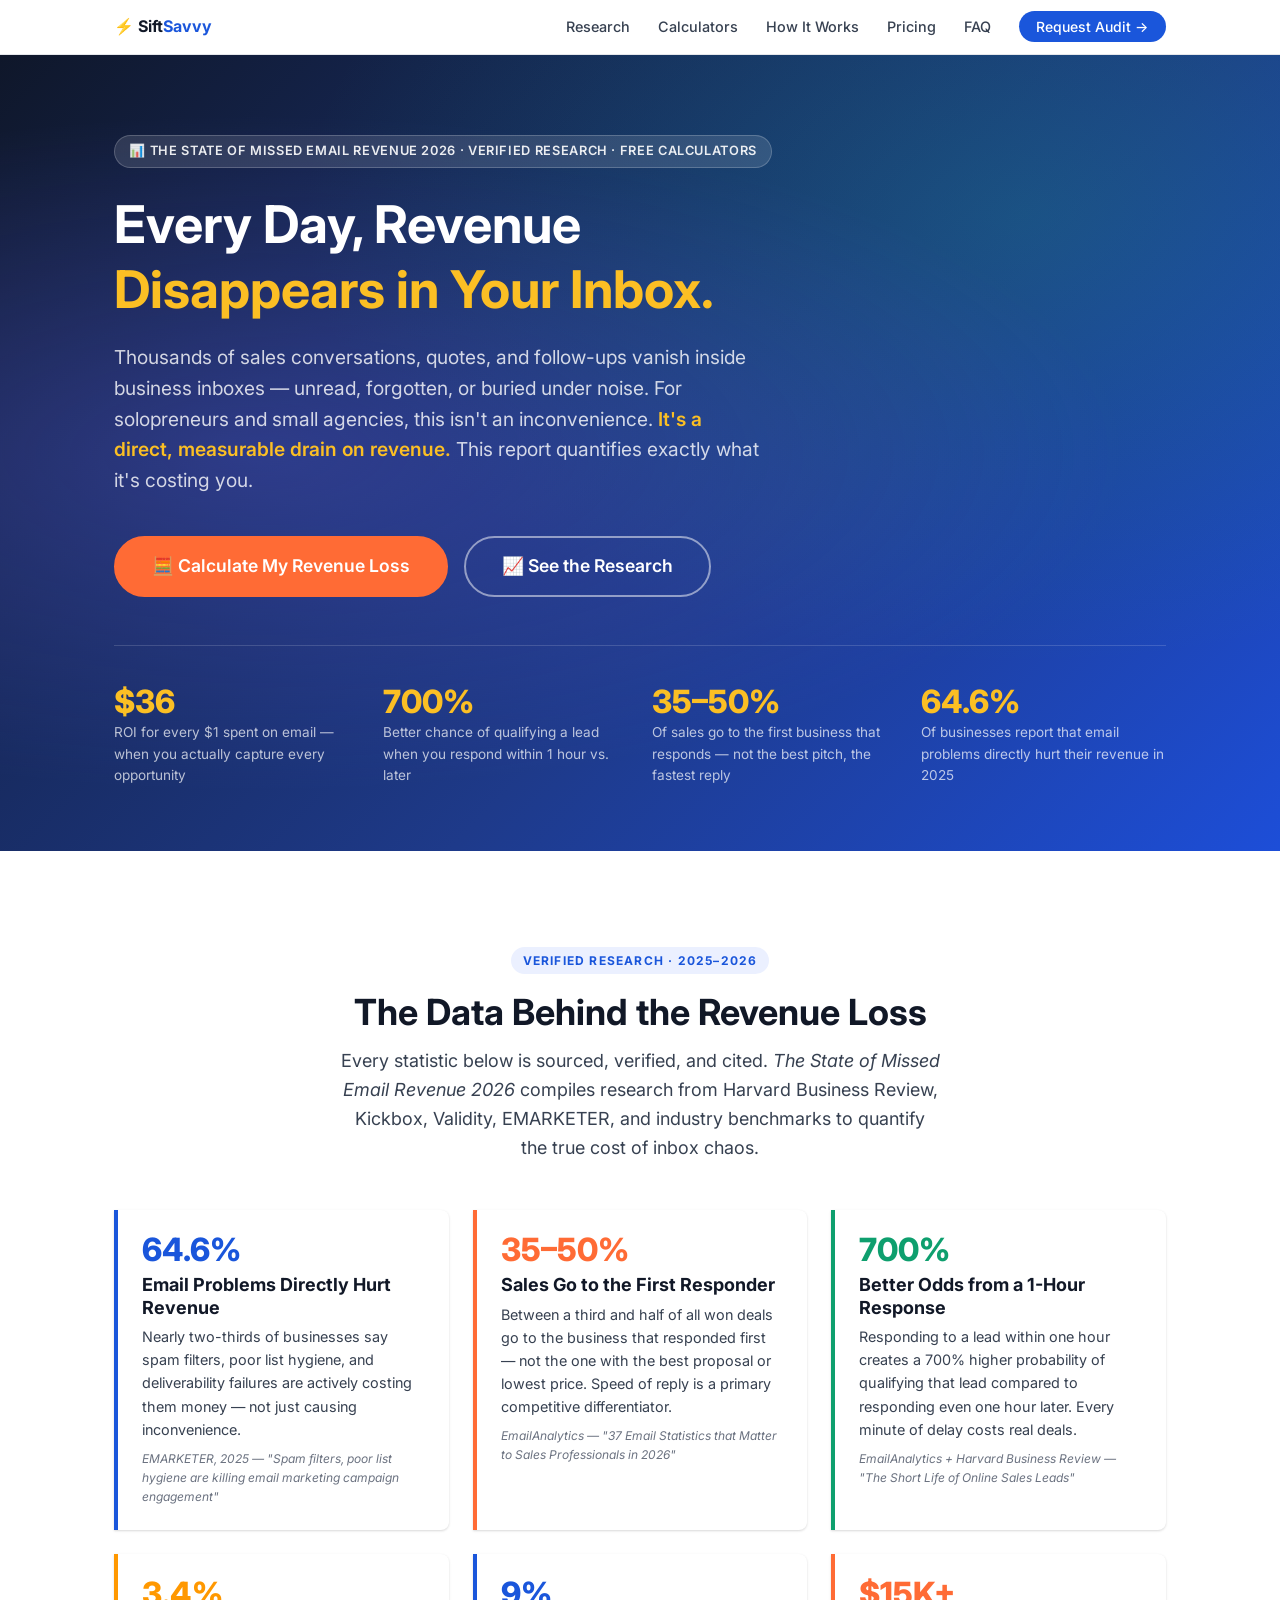
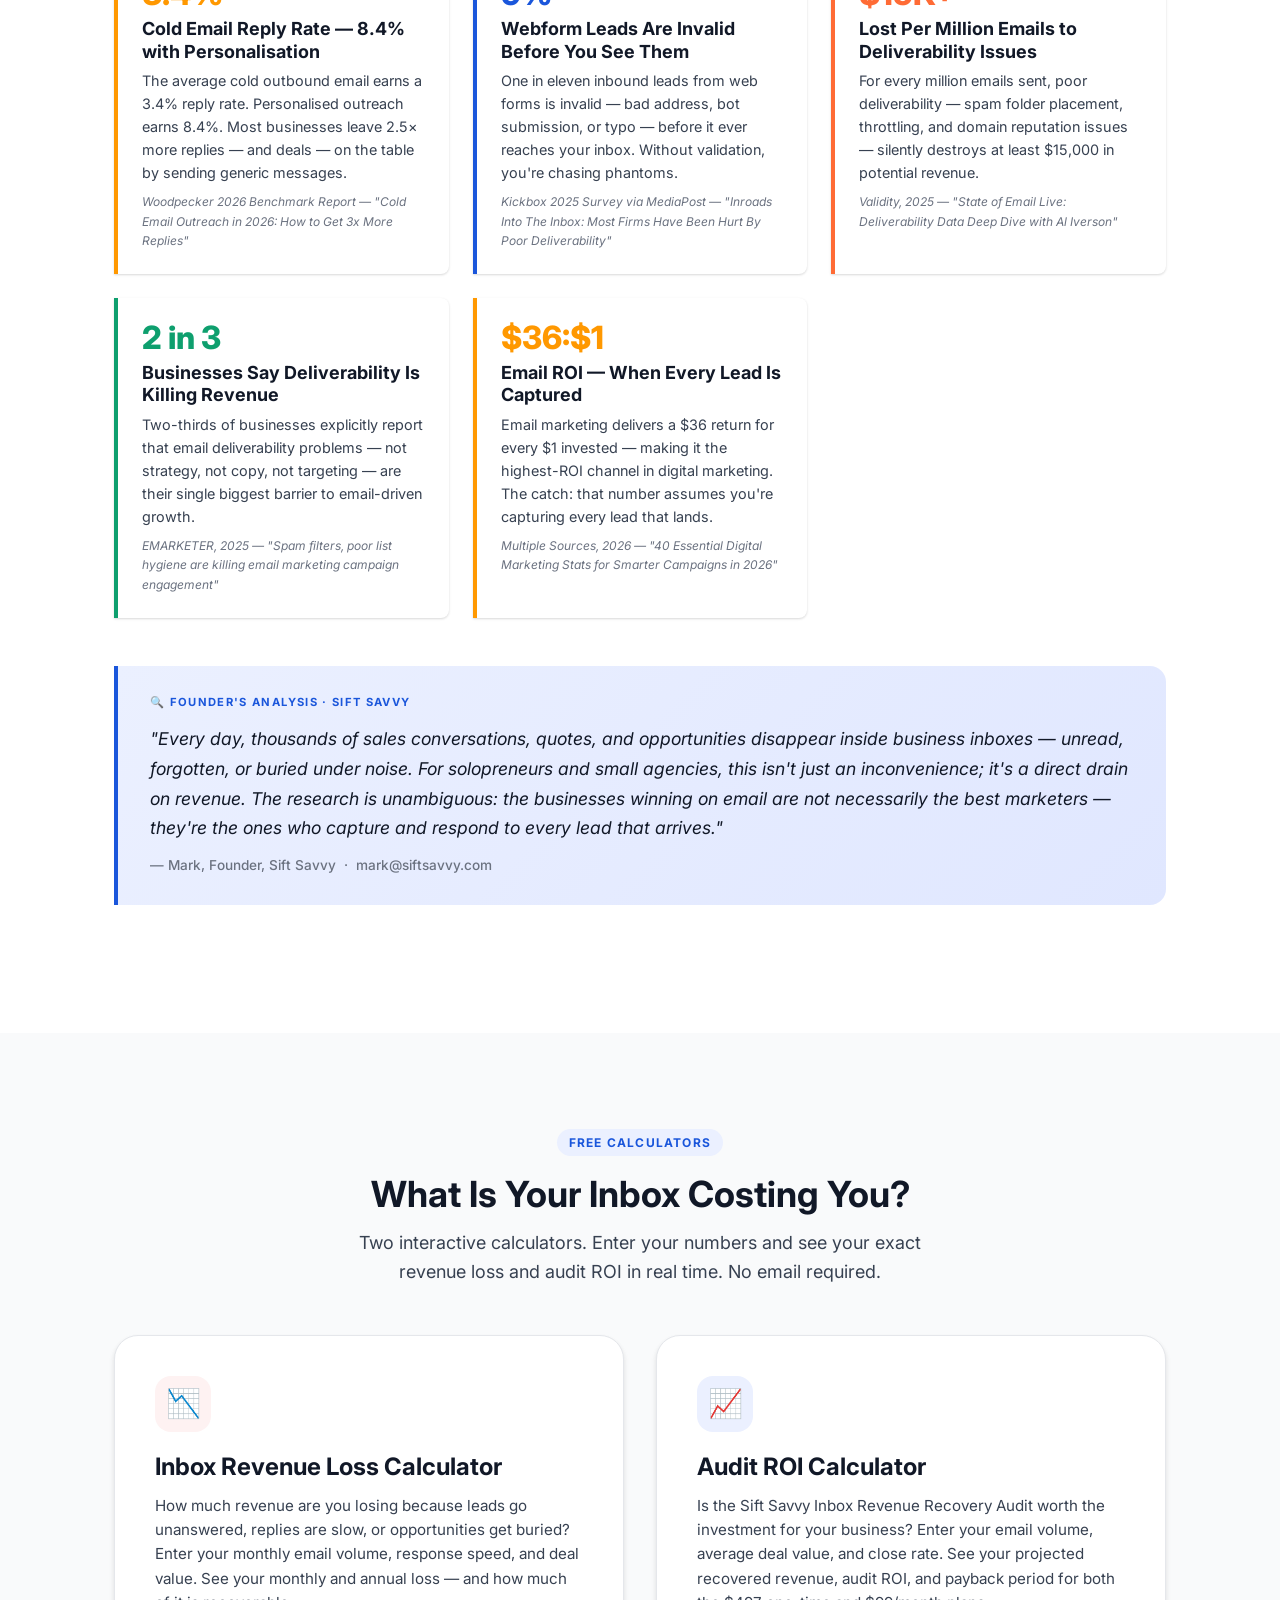
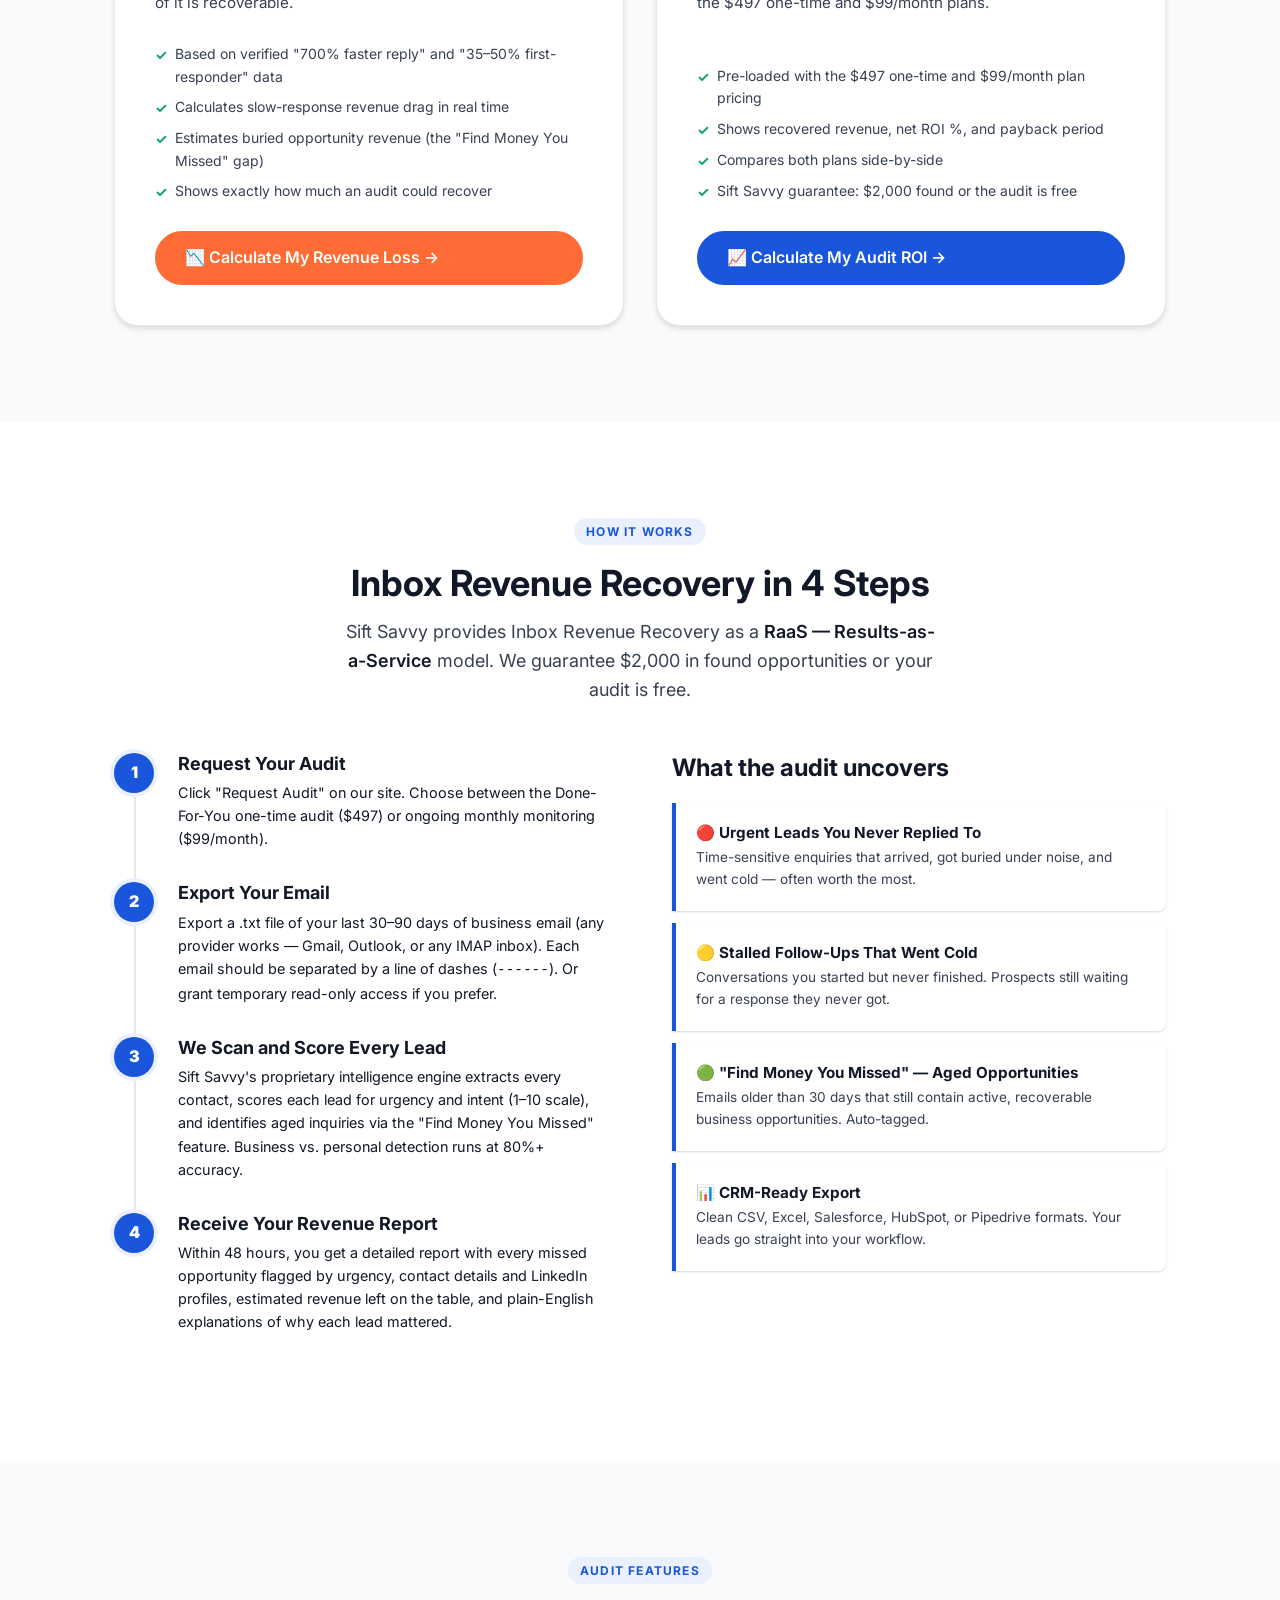
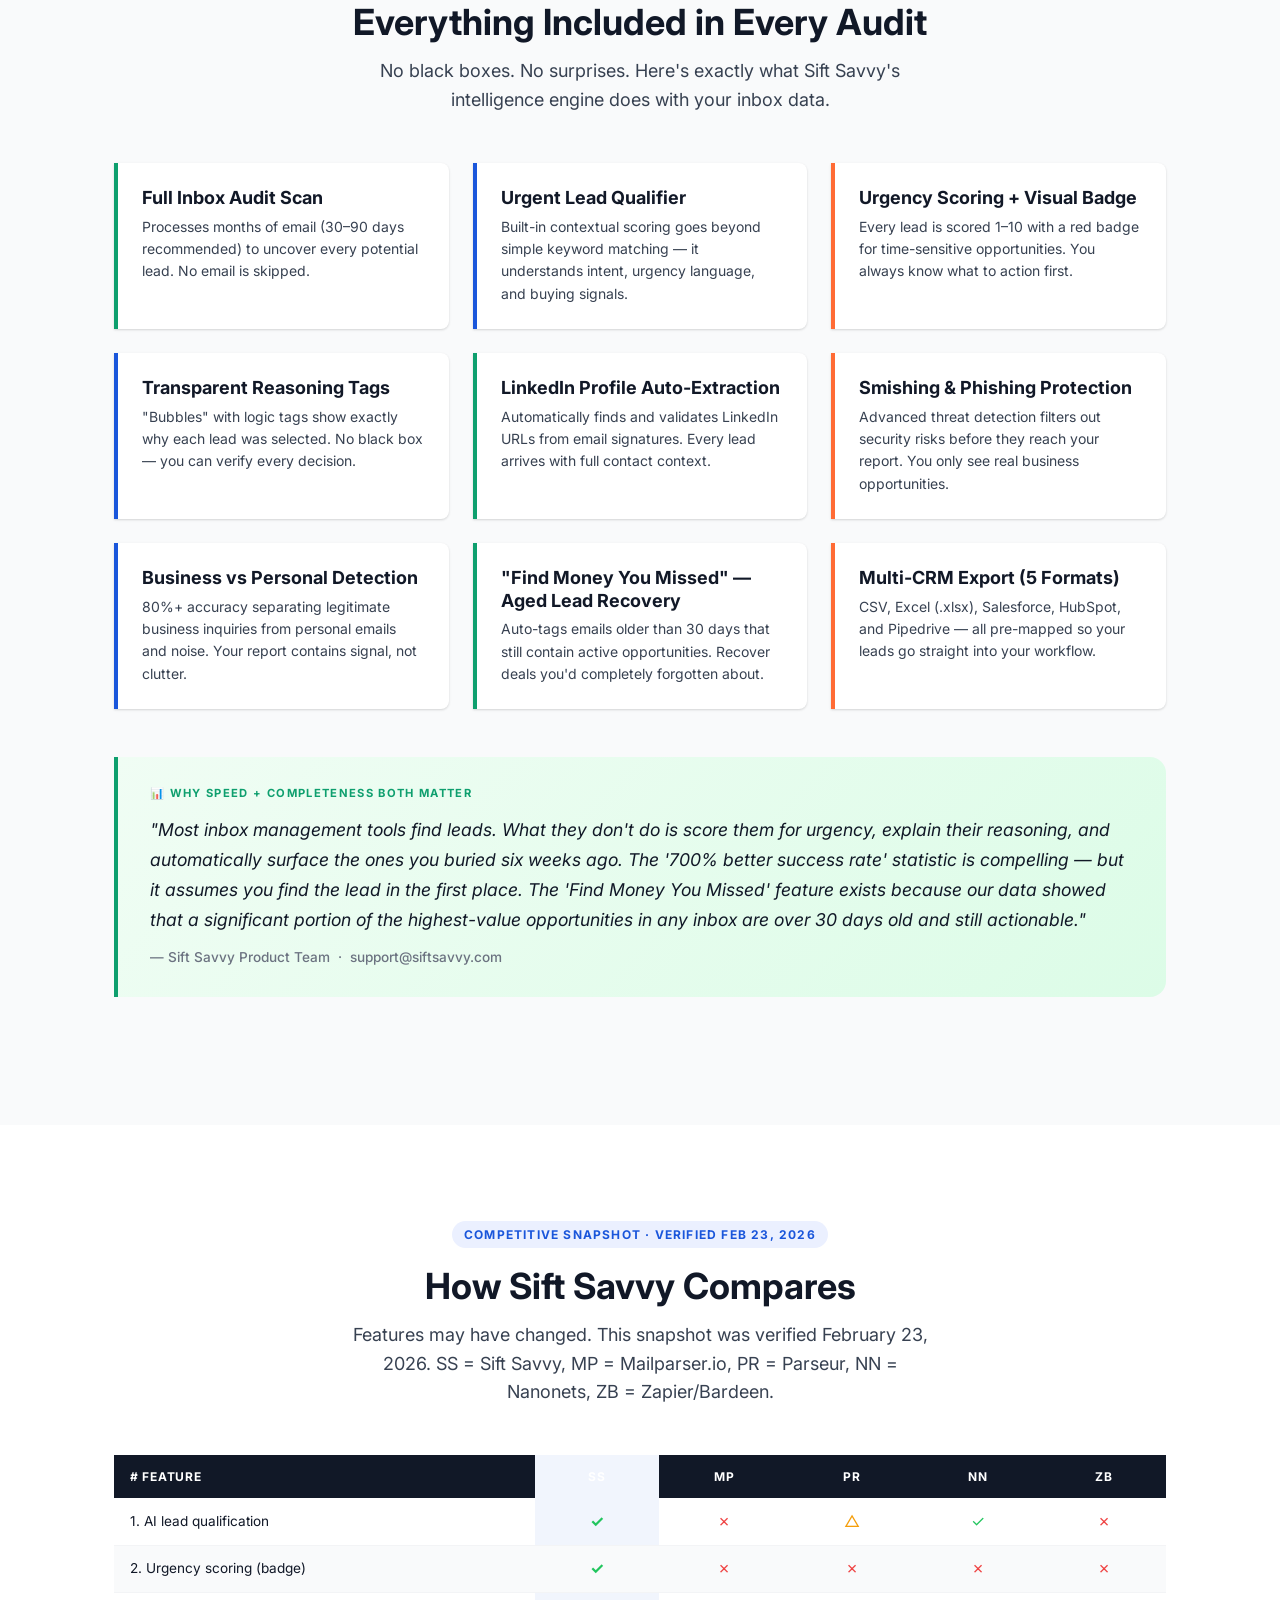
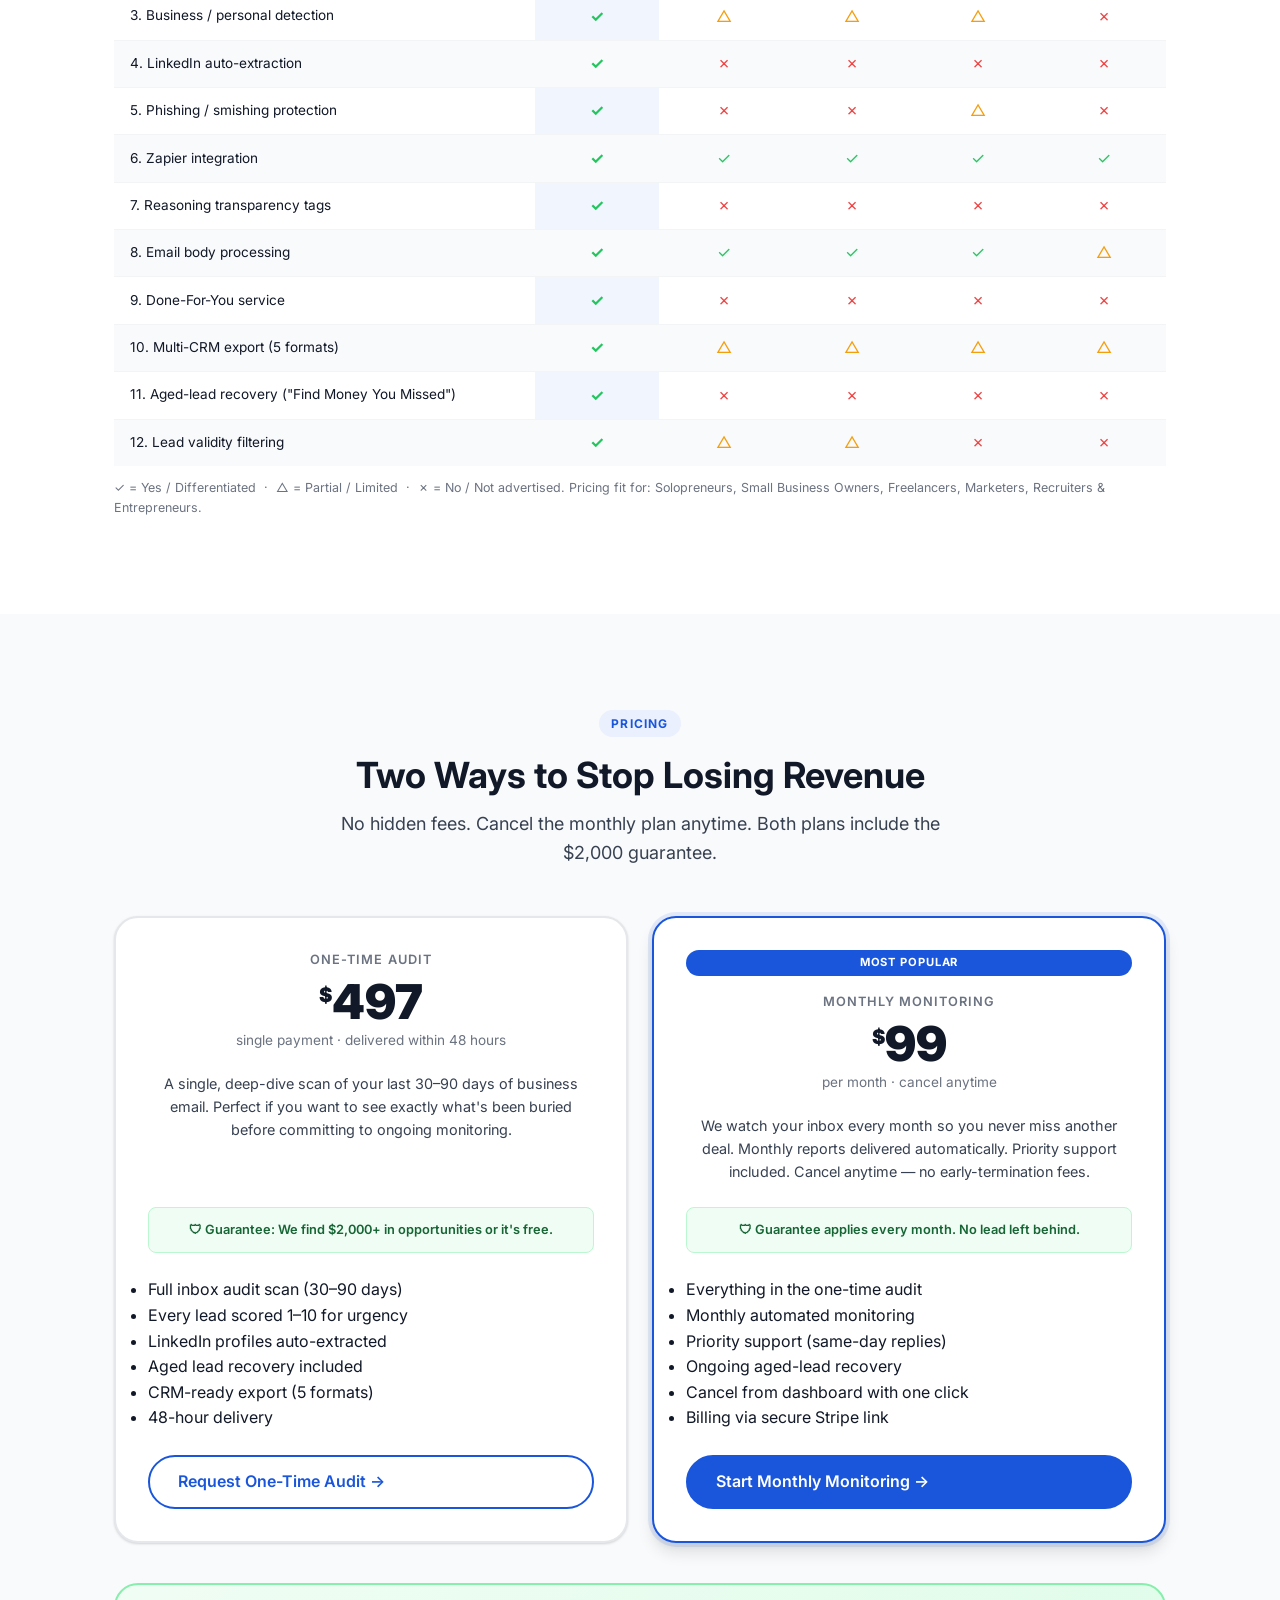
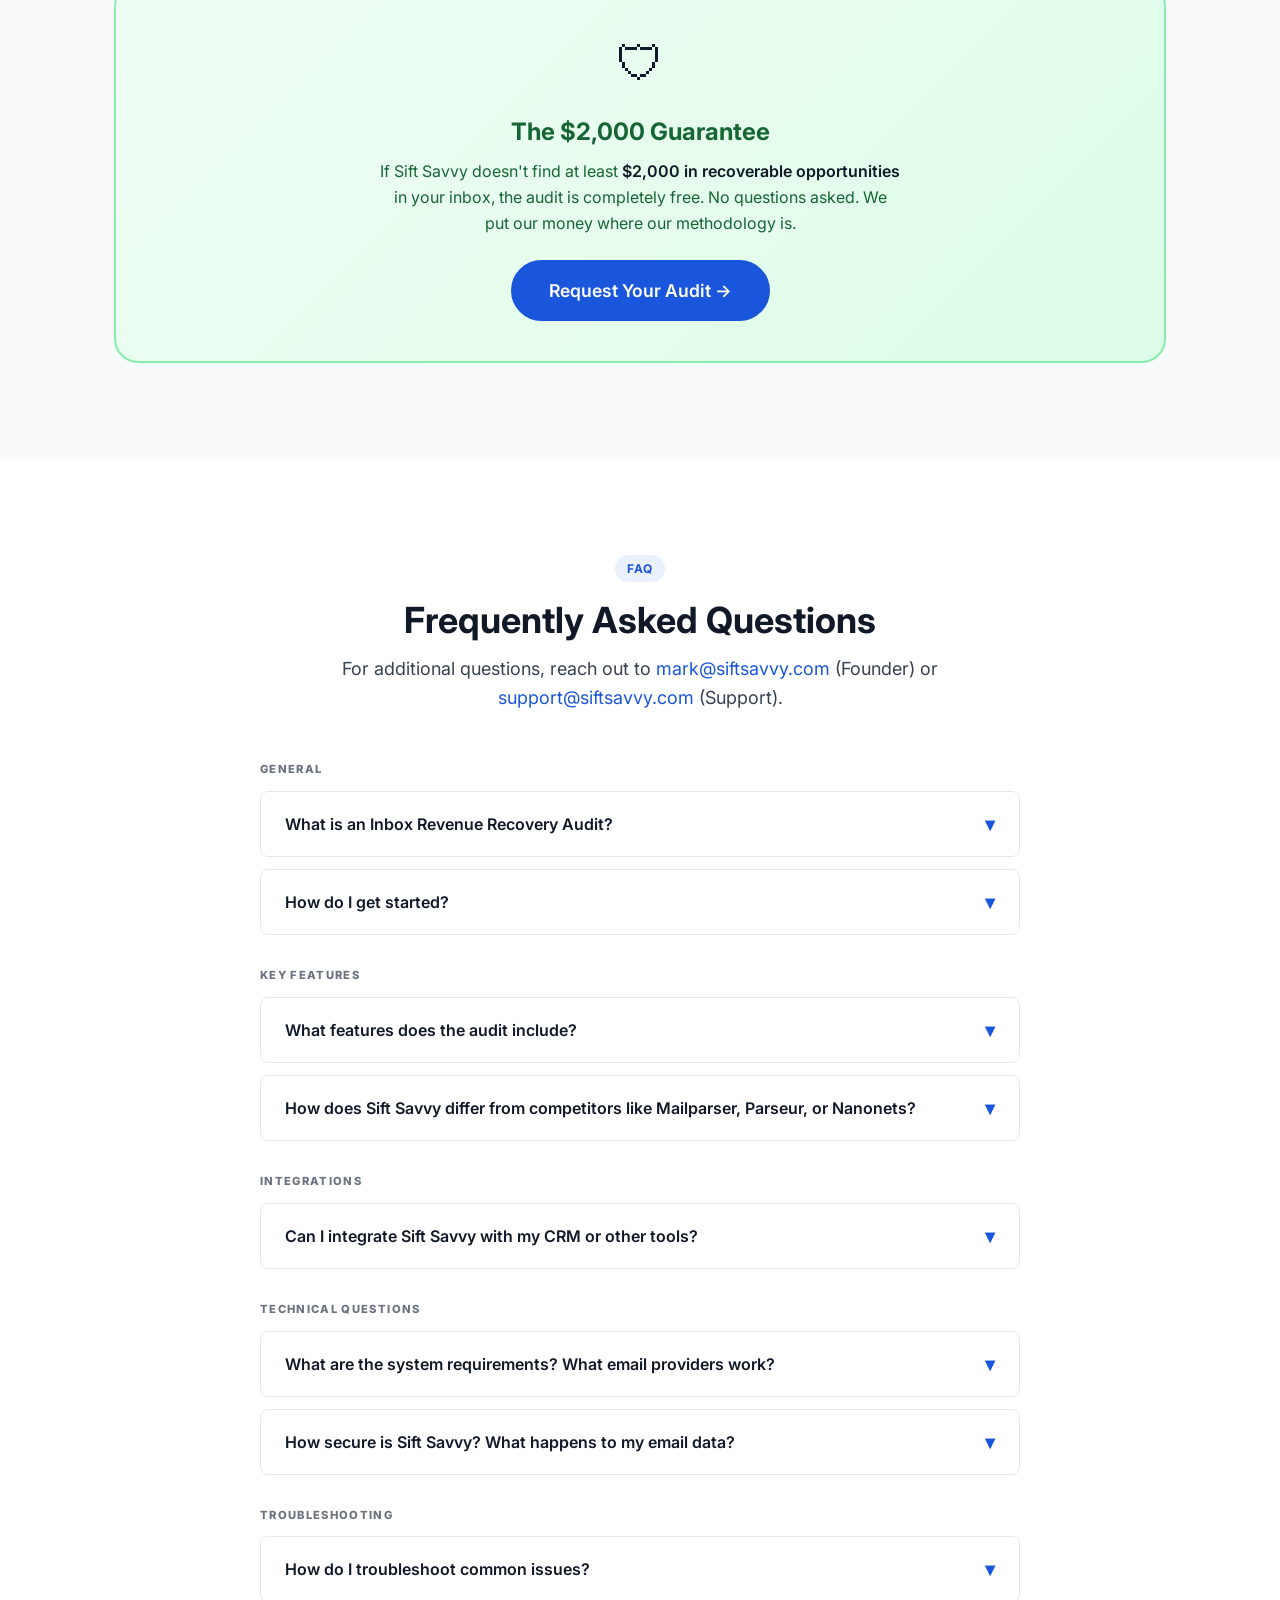
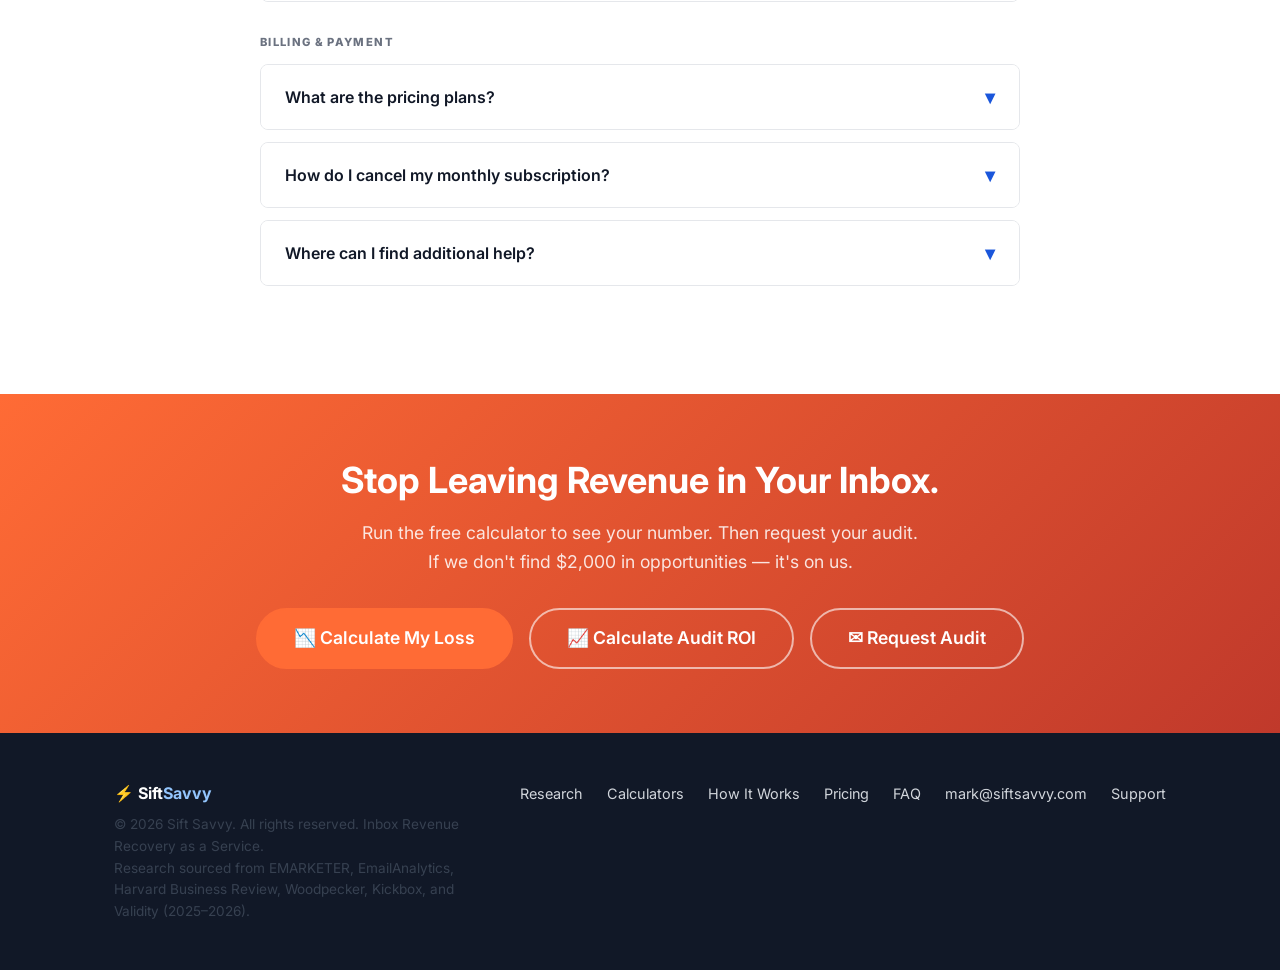
==== index.html @ b3c8e164 "Uploaded Sift Savvy Files Sift Savvy phase 1 of marketing" ====
<!DOCTYPE html>
<html lang="en">
<head>
  <meta charset="UTF-8" />
  <meta name="viewport" content="width=device-width, initial-scale=1.0" />
  <title>The State of Missed Email Revenue 2026 | Sift Savvy</title>
  <meta name="description" content="Every day, leads vanish inside your inbox — unread, buried, forgotten. See the verified data behind the revenue loss and calculate exactly what it's costing you." />
  <meta property="og:title"       content="The State of Missed Email Revenue 2026 | Sift Savvy" />
  <meta property="og:description" content="Verified research: 64.6% of businesses say email problems directly hurt revenue. Free calculators show your exact loss." />
  <meta property="og:type"        content="website" />
  <meta property="og:image"       content="https://YOUR-USERNAME.github.io/sift-savvy-google-sheet-calculator/og-image.png" />
  <meta property="og:url"         content="https://YOUR-USERNAME.github.io/sift-savvy-google-sheet-calculator/" />
  <meta name="twitter:card"       content="summary_large_image" />

  <link rel="preconnect" href="https://fonts.googleapis.com" />
  <link rel="preconnect" href="https://fonts.gstatic.com" crossorigin />
  <link href="https://fonts.googleapis.com/css2?family=Inter:wght@400;500;600;700;800;900&display=swap" rel="stylesheet" />
  <link rel="stylesheet" href="styles.css" />
  <link rel="canonical" href="https://YOUR-USERNAME.github.io/sift-savvy-google-sheet-calculator/" />

  <style>
    /* ---- Pricing table ---- */
    .pricing-grid {
      display: grid;
      grid-template-columns: repeat(auto-fit, minmax(280px, 1fr));
      gap: 1.5rem;
      margin-top: 2rem;
    }
    .pricing-card {
      background: var(--white);
      border: 2px solid var(--neutral-200);
      border-radius: var(--radius-xl);
      padding: 2rem;
      text-align: center;
      box-shadow: var(--shadow-sm);
      transition: box-shadow .2s, transform .2s;
      display: flex;
      flex-direction: column;
    }
    .pricing-card:hover { box-shadow: var(--shadow-xl); transform: translateY(-3px); }
    .pricing-card.featured {
      border-color: var(--primary);
      box-shadow: 0 0 0 4px rgba(26,86,219,.1), var(--shadow-lg);
    }
    .pricing-card .pc-badge {
      display: inline-block;
      background: var(--primary);
      color: var(--white);
      font-size: .7rem;
      font-weight: 700;
      letter-spacing: .08em;
      text-transform: uppercase;
      padding: .25rem .75rem;
      border-radius: var(--radius-full);
      margin-bottom: 1rem;
    }
    .pricing-card .pc-plan { font-size: .8rem; font-weight: 600; color: var(--neutral-500); text-transform: uppercase; letter-spacing: .08em; margin-bottom: .5rem; }
    .pricing-card .pc-price { font-size: 3rem; font-weight: 900; color: var(--neutral-900); line-height: 1; margin-bottom: .25rem; }
    .pricing-card .pc-price sup { font-size: 1.25rem; vertical-align: super; }
    .pricing-card .pc-cycle { font-size: .85rem; color: var(--neutral-500); margin-bottom: 1.25rem; }
    .pricing-card .pc-desc { font-size: .9rem; color: var(--neutral-700); margin-bottom: 1.5rem; line-height: 1.6; flex: 1; }
    .pricing-card .pc-guarantee {
      background: #f0fdf4;
      border: 1px solid #bbf7d0;
      border-radius: var(--radius-md);
      padding: .75rem;
      font-size: .8rem;
      color: #166534;
      font-weight: 600;
      margin-bottom: 1.5rem;
    }

    /* ---- Feature comparison table ---- */
    .comp-table { width: 100%; border-collapse: collapse; font-size: .85rem; }
    .comp-table th { background: var(--neutral-900); color: var(--white); padding: .75rem 1rem; text-align: center; font-size: .75rem; font-weight: 700; letter-spacing: .06em; text-transform: uppercase; }
    .comp-table th:first-child { text-align: left; }
    .comp-table td { padding: .65rem 1rem; border-bottom: 1px solid var(--neutral-100); vertical-align: middle; }
    .comp-table td:not(:first-child) { text-align: center; font-size: 1rem; }
    .comp-table tr:nth-child(even) td { background: var(--neutral-50); }
    .comp-table tr:last-child td { border-bottom: none; }
    .comp-table .ss-col { background: rgba(26,86,219,.06); font-weight: 700; }
    .comp-table .check  { color: #22c55e; }
    .comp-table .cross  { color: #ef4444; }
    .comp-table .partial { color: #f59e0b; }

    /* ---- How it works steps ---- */
    .steps { display: flex; flex-direction: column; gap: 0; max-width: 640px; margin: 0 auto; }
    .step {
      display: flex;
      gap: 1.5rem;
      align-items: flex-start;
      padding-bottom: 2rem;
      position: relative;
    }
    .step:not(:last-child)::before {
      content: '';
      position: absolute;
      left: 20px;
      top: 44px;
      bottom: 0;
      width: 2px;
      background: var(--neutral-200);
    }
    .step-num {
      width: 40px; height: 40px;
      border-radius: 50%;
      background: var(--primary);
      color: var(--white);
      display: flex; align-items: center; justify-content: center;
      font-weight: 900; font-size: 1rem;
      flex-shrink: 0;
      position: relative;
      z-index: 1;
      box-shadow: 0 0 0 4px var(--primary-light);
    }
    .step-body h4 { margin-bottom: .375rem; }
    .step-body p  { font-size: .9rem; color: var(--neutral-600); }

    /* ---- Source citation ---- */
    .source-cite {
      font-size: .75rem;
      color: var(--neutral-500);
      margin-top: .5rem;
      font-style: italic;
    }
    .source-cite a { color: var(--neutral-500); text-decoration: underline dotted; }
    .source-cite a:hover { color: var(--primary); }

    /* ---- Guarantee banner ---- */
    .guarantee-banner {
      background: linear-gradient(135deg, #f0fdf4, #dcfce7);
      border: 2px solid #86efac;
      border-radius: var(--radius-xl);
      padding: 2.5rem;
      text-align: center;
    }
    .guarantee-banner .g-icon { font-size: 3rem; margin-bottom: 1rem; }
    .guarantee-banner h3 { color: #166534; margin-bottom: .75rem; font-size: 1.5rem; }
    .guarantee-banner p { color: #166534; max-width: 520px; margin: 0 auto 1.5rem; font-size: 1rem; }

    /* ---- Research citations list ---- */
    .citations { list-style: none; display: flex; flex-direction: column; gap: .75rem; margin-top: 1.5rem; }
    .citations li {
      display: flex;
      gap: 1rem;
      align-items: flex-start;
      padding: .875rem 1.25rem;
      background: var(--white);
      border: 1px solid var(--neutral-200);
      border-radius: var(--radius-md);
      font-size: .875rem;
    }
    .citations li .c-stat { font-weight: 800; color: var(--primary); font-size: 1.1rem; flex-shrink: 0; min-width: 120px; }
    .citations li .c-body .c-source { font-size: .75rem; color: var(--neutral-500); margin-top: .2rem; }
  </style>
</head>
<body>

  <!-- ==================== NAVBAR ==================== -->
  <nav class="navbar" aria-label="Main navigation">
    <div class="container">
      <a href="#" class="navbar-brand">⚡ Sift<span>Savvy</span></a>
      <ul class="navbar-links">
        <li><a href="#findings">Research</a></li>
        <li><a href="#calculators">Calculators</a></li>
        <li><a href="#how-it-works">How It Works</a></li>
        <li><a href="#pricing">Pricing</a></li>
        <li><a href="#faq">FAQ</a></li>
        <li><a href="mailto:mark@siftsavvy.com" class="navbar-cta">Request Audit →</a></li>
      </ul>
    </div>
  </nav>

  <!-- ==================== HERO ==================== -->
  <header class="hero">
    <div class="container">
      <div class="hero-badge">📊 The State of Missed Email Revenue 2026 · Verified Research · Free Calculators</div>

      <h1>Every Day, Revenue<br><em>Disappears in Your Inbox.</em></h1>

      <p class="hero-sub">
        Thousands of sales conversations, quotes, and follow-ups vanish inside
        business inboxes — unread, forgotten, or buried under noise.
        For solopreneurs and small agencies, this isn't an inconvenience.
        <strong style="color:#fbbf24;">It's a direct, measurable drain on revenue.</strong>
        This report quantifies exactly what it's costing you.
      </p>

      <div class="hero-actions">
        <a href="#calculators" class="btn btn-primary btn-lg">🧮 Calculate My Revenue Loss</a>
        <a href="#findings"    class="btn btn-outline btn-lg">📈 See the Research</a>
      </div>

      <!-- Verified stats from the PDFs -->
      <div class="hero-stats">
        <div>
          <div class="hero-stat-value">$36</div>
          <div class="hero-stat-label">ROI for every $1 spent on email — when you actually capture every opportunity</div>
        </div>
        <div>
          <div class="hero-stat-value">700%</div>
          <div class="hero-stat-label">Better chance of qualifying a lead when you respond within 1 hour vs. later</div>
        </div>
        <div>
          <div class="hero-stat-value">35–50%</div>
          <div class="hero-stat-label">Of sales go to the first business that responds — not the best pitch, the fastest reply</div>
        </div>
        <div>
          <div class="hero-stat-value">64.6%</div>
          <div class="hero-stat-label">Of businesses report that email problems directly hurt their revenue in 2025</div>
        </div>
      </div>
    </div>
  </header>

  <!-- ==================== KEY RESEARCH FINDINGS ==================== -->
  <section id="findings">
    <div class="container">
      <div class="section-header">
        <span class="section-label">Verified Research · 2025–2026</span>
        <h2>The Data Behind the Revenue Loss</h2>
        <p>
          Every statistic below is sourced, verified, and cited.
          <em>The State of Missed Email Revenue 2026</em> compiles research from
          Harvard Business Review, Kickbox, Validity, EMARKETER, and industry
          benchmarks to quantify the true cost of inbox chaos.
        </p>
      </div>

      <!-- 8 verified finding cards from the PDF -->
      <div class="findings-grid">

        <div class="finding-card">
          <div class="finding-number">64.6%</div>
          <h4>Email Problems Directly Hurt Revenue</h4>
          <p>Nearly two-thirds of businesses say spam filters, poor list hygiene, and
          deliverability failures are actively costing them money — not just
          causing inconvenience.</p>
          <div class="source-cite">EMARKETER, 2025 — "Spam filters, poor list hygiene are killing email marketing campaign engagement"</div>
        </div>

        <div class="finding-card accent">
          <div class="finding-number">35–50%</div>
          <h4>Sales Go to the First Responder</h4>
          <p>Between a third and half of all won deals go to the business that responded
          first — not the one with the best proposal or lowest price.
          Speed of reply is a primary competitive differentiator.</p>
          <div class="source-cite">EmailAnalytics — "37 Email Statistics that Matter to Sales Professionals in 2026"</div>
        </div>

        <div class="finding-card success">
          <div class="finding-number">700%</div>
          <h4>Better Odds from a 1-Hour Response</h4>
          <p>Responding to a lead within one hour creates a 700% higher probability
          of qualifying that lead compared to responding even one hour later.
          Every minute of delay costs real deals.</p>
          <div class="source-cite">EmailAnalytics + Harvard Business Review — "The Short Life of Online Sales Leads"</div>
        </div>

        <div class="finding-card warning">
          <div class="finding-number">3.4%</div>
          <h4>Cold Email Reply Rate — 8.4% with Personalisation</h4>
          <p>The average cold outbound email earns a 3.4% reply rate. Personalised
          outreach earns 8.4%. Most businesses leave 2.5× more replies — and deals —
          on the table by sending generic messages.</p>
          <div class="source-cite">Woodpecker 2026 Benchmark Report — "Cold Email Outreach in 2026: How to Get 3x More Replies"</div>
        </div>

        <div class="finding-card">
          <div class="finding-number">9%</div>
          <h4>Webform Leads Are Invalid Before You See Them</h4>
          <p>One in eleven inbound leads from web forms is invalid — bad address, bot
          submission, or typo — before it ever reaches your inbox.
          Without validation, you're chasing phantoms.</p>
          <div class="source-cite">Kickbox 2025 Survey via MediaPost — "Inroads Into The Inbox: Most Firms Have Been Hurt By Poor Deliverability"</div>
        </div>

        <div class="finding-card accent">
          <div class="finding-number">$15K+</div>
          <h4>Lost Per Million Emails to Deliverability Issues</h4>
          <p>For every million emails sent, poor deliverability — spam folder placement,
          throttling, and domain reputation issues — silently destroys at least
          $15,000 in potential revenue.</p>
          <div class="source-cite">Validity, 2025 — "State of Email Live: Deliverability Data Deep Dive with Al Iverson"</div>
        </div>

        <div class="finding-card success">
          <div class="finding-number">2 in 3</div>
          <h4>Businesses Say Deliverability Is Killing Revenue</h4>
          <p>Two-thirds of businesses explicitly report that email deliverability
          problems — not strategy, not copy, not targeting — are their single
          biggest barrier to email-driven growth.</p>
          <div class="source-cite">EMARKETER, 2025 — "Spam filters, poor list hygiene are killing email marketing campaign engagement"</div>
        </div>

        <div class="finding-card warning">
          <div class="finding-number">$36:$1</div>
          <h4>Email ROI — When Every Lead Is Captured</h4>
          <p>Email marketing delivers a $36 return for every $1 invested —
          making it the highest-ROI channel in digital marketing.
          The catch: that number assumes you're capturing every lead that lands.</p>
          <div class="source-cite">Multiple Sources, 2026 — "40 Essential Digital Marketing Stats for Smarter Campaigns in 2026"</div>
        </div>

      </div><!-- /findings-grid -->

      <!-- Expert commentary -->
      <div class="commentary" style="margin-top:3rem;">
        <div class="tag">🔍 Founder's Analysis · Sift Savvy</div>
        <blockquote>
          "Every day, thousands of sales conversations, quotes, and opportunities
          disappear inside business inboxes — unread, forgotten, or buried under noise.
          For solopreneurs and small agencies, this isn't just an inconvenience; it's a
          direct drain on revenue. The research is unambiguous: the businesses winning
          on email are not necessarily the best marketers — they're the ones who
          capture and respond to every lead that arrives."
        </blockquote>
        <div class="attribution">— Mark, Founder, Sift Savvy &nbsp;·&nbsp; <a href="mailto:mark@siftsavvy.com" style="color:inherit;">mark@siftsavvy.com</a></div>
      </div>

    </div>
  </section>

  <!-- ==================== CALCULATORS ==================== -->
  <section id="calculators" class="calculators-section">
    <div class="container">
      <div class="section-header">
        <span class="section-label">Free Calculators</span>
        <h2>What Is Your Inbox Costing You?</h2>
        <p>
          Two interactive calculators. Enter your numbers and see your exact
          revenue loss and audit ROI in real time. No email required.
        </p>
      </div>

      <div class="calc-cards">

        <div class="calc-card">
          <div class="calc-card-icon red">📉</div>
          <h3>Inbox Revenue Loss Calculator</h3>
          <p>
            How much revenue are you losing because leads go unanswered, replies
            are slow, or opportunities get buried? Enter your monthly email volume,
            response speed, and deal value. See your monthly and annual loss — and
            how much of it is recoverable.
          </p>
          <ul class="features">
            <li>Based on verified "700% faster reply" and "35–50% first-responder" data</li>
            <li>Calculates slow-response revenue drag in real time</li>
            <li>Estimates buried opportunity revenue (the "Find Money You Missed" gap)</li>
            <li>Shows exactly how much an audit could recover</li>
          </ul>
          <a href="email-calculator/index.html" class="btn btn-primary">📉 Calculate My Revenue Loss →</a>
        </div>

        <div class="calc-card">
          <div class="calc-card-icon blue">📈</div>
          <h3>Audit ROI Calculator</h3>
          <p>
            Is the Sift Savvy Inbox Revenue Recovery Audit worth the investment
            for your business? Enter your email volume, average deal value, and
            close rate. See your projected recovered revenue, audit ROI, and
            payback period for both the $497 one-time and $99/month plans.
          </p>
          <ul class="features">
            <li>Pre-loaded with the $497 one-time and $99/month plan pricing</li>
            <li>Shows recovered revenue, net ROI %, and payback period</li>
            <li>Compares both plans side-by-side</li>
            <li>Sift Savvy guarantee: $2,000 found or the audit is free</li>
          </ul>
          <a href="roi-calculator/index.html" class="btn btn-blue">📈 Calculate My Audit ROI →</a>
        </div>

      </div>
    </div>
  </section>

  <!-- ==================== HOW IT WORKS ==================== -->
  <section id="how-it-works">
    <div class="container">
      <div class="section-header">
        <span class="section-label">How It Works</span>
        <h2>Inbox Revenue Recovery in 4 Steps</h2>
        <p>
          Sift Savvy provides Inbox Revenue Recovery as a <strong>RaaS — Results-as-a-Service</strong> model.
          We guarantee $2,000 in found opportunities or your audit is free.
        </p>
      </div>

      <div style="display:grid; grid-template-columns:1fr 1fr; gap:4rem; align-items:start;">
        <div class="steps">
          <div class="step">
            <div class="step-num">1</div>
            <div class="step-body">
              <h4>Request Your Audit</h4>
              <p>Click "Request Audit" on our site. Choose between the Done-For-You
              one-time audit ($497) or ongoing monthly monitoring ($99/month).</p>
            </div>
          </div>
          <div class="step">
            <div class="step-num">2</div>
            <div class="step-body">
              <h4>Export Your Email</h4>
              <p>Export a .txt file of your last 30–90 days of business email
              (any provider works — Gmail, Outlook, or any IMAP inbox). Each
              email should be separated by a line of dashes (<code>------</code>).
              Or grant temporary read-only access if you prefer.</p>
            </div>
          </div>
          <div class="step">
            <div class="step-num">3</div>
            <div class="step-body">
              <h4>We Scan and Score Every Lead</h4>
              <p>Sift Savvy's proprietary intelligence engine extracts every contact,
              scores each lead for urgency and intent (1–10 scale), and identifies
              aged inquiries via the "Find Money You Missed" feature.
              Business vs. personal detection runs at 80%+ accuracy.</p>
            </div>
          </div>
          <div class="step">
            <div class="step-num">4</div>
            <div class="step-body">
              <h4>Receive Your Revenue Report</h4>
              <p>Within 48 hours, you get a detailed report with every missed
              opportunity flagged by urgency, contact details and LinkedIn profiles,
              estimated revenue left on the table, and plain-English explanations
              of why each lead mattered.</p>
            </div>
          </div>
        </div>

        <!-- What's in the report -->
        <div>
          <h3 style="margin-bottom:1.25rem;">What the audit uncovers</h3>
          <div style="display:flex; flex-direction:column; gap:.75rem;">
            <div class="finding-card" style="padding:1.25rem;">
              <h4 style="font-size:.95rem; margin-bottom:.35rem;">🔴 Urgent Leads You Never Replied To</h4>
              <p style="font-size:.85rem;">Time-sensitive enquiries that arrived, got buried under noise, and went cold — often worth the most.</p>
            </div>
            <div class="finding-card" style="padding:1.25rem;">
              <h4 style="font-size:.95rem; margin-bottom:.35rem;">🟡 Stalled Follow-Ups That Went Cold</h4>
              <p style="font-size:.85rem;">Conversations you started but never finished. Prospects still waiting for a response they never got.</p>
            </div>
            <div class="finding-card" style="padding:1.25rem;">
              <h4 style="font-size:.95rem; margin-bottom:.35rem;">🟢 "Find Money You Missed" — Aged Opportunities</h4>
              <p style="font-size:.85rem;">Emails older than 30 days that still contain active, recoverable business opportunities. Auto-tagged.</p>
            </div>
            <div class="finding-card" style="padding:1.25rem;">
              <h4 style="font-size:.95rem; margin-bottom:.35rem;">📊 CRM-Ready Export</h4>
              <p style="font-size:.85rem;">Clean CSV, Excel, Salesforce, HubSpot, or Pipedrive formats. Your leads go straight into your workflow.</p>
            </div>
          </div>
        </div>
      </div>
    </div>
  </section>

  <!-- ==================== AUDIT FEATURES ==================== -->
  <section style="background:var(--neutral-50);">
    <div class="container">
      <div class="section-header">
        <span class="section-label">Audit Features</span>
        <h2>Everything Included in Every Audit</h2>
        <p>No black boxes. No surprises. Here's exactly what Sift Savvy's intelligence engine does with your inbox data.</p>
      </div>

      <div class="findings-grid">
        <div class="finding-card success" style="padding:1.5rem;">
          <h4>Full Inbox Audit Scan</h4>
          <p style="font-size:.875rem;">Processes months of email (30–90 days recommended) to uncover every potential lead. No email is skipped.</p>
        </div>
        <div class="finding-card" style="padding:1.5rem;">
          <h4>Urgent Lead Qualifier</h4>
          <p style="font-size:.875rem;">Built-in contextual scoring goes beyond simple keyword matching — it understands intent, urgency language, and buying signals.</p>
        </div>
        <div class="finding-card accent" style="padding:1.5rem;">
          <h4>Urgency Scoring + Visual Badge</h4>
          <p style="font-size:.875rem;">Every lead is scored 1–10 with a red badge for time-sensitive opportunities. You always know what to action first.</p>
        </div>
        <div class="finding-card" style="padding:1.5rem;">
          <h4>Transparent Reasoning Tags</h4>
          <p style="font-size:.875rem;">"Bubbles" with logic tags show exactly why each lead was selected. No black box — you can verify every decision.</p>
        </div>
        <div class="finding-card success" style="padding:1.5rem;">
          <h4>LinkedIn Profile Auto-Extraction</h4>
          <p style="font-size:.875rem;">Automatically finds and validates LinkedIn URLs from email signatures. Every lead arrives with full contact context.</p>
        </div>
        <div class="finding-card accent" style="padding:1.5rem;">
          <h4>Smishing &amp; Phishing Protection</h4>
          <p style="font-size:.875rem;">Advanced threat detection filters out security risks before they reach your report. You only see real business opportunities.</p>
        </div>
        <div class="finding-card" style="padding:1.5rem;">
          <h4>Business vs Personal Detection</h4>
          <p style="font-size:.875rem;">80%+ accuracy separating legitimate business inquiries from personal emails and noise. Your report contains signal, not clutter.</p>
        </div>
        <div class="finding-card success" style="padding:1.5rem;">
          <h4>"Find Money You Missed" — Aged Lead Recovery</h4>
          <p style="font-size:.875rem;">Auto-tags emails older than 30 days that still contain active opportunities. Recover deals you'd completely forgotten about.</p>
        </div>
        <div class="finding-card accent" style="padding:1.5rem;">
          <h4>Multi-CRM Export (5 Formats)</h4>
          <p style="font-size:.875rem;">CSV, Excel (.xlsx), Salesforce, HubSpot, and Pipedrive — all pre-mapped so your leads go straight into your workflow.</p>
        </div>
      </div>

      <!-- Commentary -->
      <div class="commentary" style="margin-top:3rem; border-left-color:var(--success); background:linear-gradient(135deg,#f0fdf4,#dcfce7);">
        <div class="tag" style="color:var(--success);">📊 Why Speed + Completeness Both Matter</div>
        <blockquote>
          "Most inbox management tools find leads. What they don't do is score them for urgency, explain
          their reasoning, and automatically surface the ones you buried six weeks ago. The '700% better
          success rate' statistic is compelling — but it assumes you <em>find</em> the lead in the first
          place. The 'Find Money You Missed' feature exists because our data showed that a significant
          portion of the highest-value opportunities in any inbox are over 30 days old and still actionable."
        </blockquote>
        <div class="attribution">— Sift Savvy Product Team &nbsp;·&nbsp; <a href="mailto:support@siftsavvy.com" style="color:inherit;">support@siftsavvy.com</a></div>
      </div>
    </div>
  </section>

  <!-- ==================== COMPETITIVE COMPARISON ==================== -->
  <section>
    <div class="container">
      <div class="section-header">
        <span class="section-label">Competitive Snapshot · Verified Feb 23, 2026</span>
        <h2>How Sift Savvy Compares</h2>
        <p>Features may have changed. This snapshot was verified February 23, 2026.
        SS = Sift Savvy, MP = Mailparser.io, PR = Parseur, NN = Nanonets, ZB = Zapier/Bardeen.</p>
      </div>

      <div style="overflow-x:auto;">
        <table class="comp-table">
          <thead>
            <tr>
              <th style="width:40%;"># Feature</th>
              <th class="ss-col">SS</th>
              <th>MP</th>
              <th>PR</th>
              <th>NN</th>
              <th>ZB</th>
            </tr>
          </thead>
          <tbody>
            <tr><td>1. AI lead qualification</td><td class="ss-col check">✓</td><td class="cross">✗</td><td class="partial">△</td><td class="check">✓</td><td class="cross">✗</td></tr>
            <tr><td>2. Urgency scoring (badge)</td><td class="ss-col check">✓</td><td class="cross">✗</td><td class="cross">✗</td><td class="cross">✗</td><td class="cross">✗</td></tr>
            <tr><td>3. Business / personal detection</td><td class="ss-col check">✓</td><td class="partial">△</td><td class="partial">△</td><td class="partial">△</td><td class="cross">✗</td></tr>
            <tr><td>4. LinkedIn auto-extraction</td><td class="ss-col check">✓</td><td class="cross">✗</td><td class="cross">✗</td><td class="cross">✗</td><td class="cross">✗</td></tr>
            <tr><td>5. Phishing / smishing protection</td><td class="ss-col check">✓</td><td class="cross">✗</td><td class="cross">✗</td><td class="partial">△</td><td class="cross">✗</td></tr>
            <tr><td>6. Zapier integration</td><td class="ss-col check">✓</td><td class="check">✓</td><td class="check">✓</td><td class="check">✓</td><td class="check">✓</td></tr>
            <tr><td>7. Reasoning transparency tags</td><td class="ss-col check">✓</td><td class="cross">✗</td><td class="cross">✗</td><td class="cross">✗</td><td class="cross">✗</td></tr>
            <tr><td>8. Email body processing</td><td class="ss-col check">✓</td><td class="check">✓</td><td class="check">✓</td><td class="check">✓</td><td class="partial">△</td></tr>
            <tr><td>9. Done-For-You service</td><td class="ss-col check">✓</td><td class="cross">✗</td><td class="cross">✗</td><td class="cross">✗</td><td class="cross">✗</td></tr>
            <tr><td>10. Multi-CRM export (5 formats)</td><td class="ss-col check">✓</td><td class="partial">△</td><td class="partial">△</td><td class="partial">△</td><td class="partial">△</td></tr>
            <tr><td>11. Aged-lead recovery ("Find Money You Missed")</td><td class="ss-col check">✓</td><td class="cross">✗</td><td class="cross">✗</td><td class="cross">✗</td><td class="cross">✗</td></tr>
            <tr><td>12. Lead validity filtering</td><td class="ss-col check">✓</td><td class="partial">△</td><td class="partial">△</td><td class="cross">✗</td><td class="cross">✗</td></tr>
          </tbody>
        </table>
      </div>
      <p style="font-size:.78rem; color:var(--neutral-500); margin-top:.75rem;">
        ✓ = Yes / Differentiated &nbsp;·&nbsp; △ = Partial / Limited &nbsp;·&nbsp; ✗ = No / Not advertised.
        Pricing fit for: Solopreneurs, Small Business Owners, Freelancers, Marketers, Recruiters &amp; Entrepreneurs.
      </p>
    </div>
  </section>

  <!-- ==================== PRICING ==================== -->
  <section id="pricing" style="background:var(--neutral-50);">
    <div class="container">
      <div class="section-header">
        <span class="section-label">Pricing</span>
        <h2>Two Ways to Stop Losing Revenue</h2>
        <p>No hidden fees. Cancel the monthly plan anytime. Both plans include the $2,000 guarantee.</p>
      </div>

      <div class="pricing-grid">

        <div class="pricing-card">
          <div class="pc-plan">One-Time Audit</div>
          <div class="pc-price"><sup>$</sup>497</div>
          <div class="pc-cycle">single payment · delivered within 48 hours</div>
          <div class="pc-desc">
            A single, deep-dive scan of your last 30–90 days of business email.
            Perfect if you want to see exactly what's been buried before committing
            to ongoing monitoring.
          </div>
          <div class="pc-guarantee">🛡 Guarantee: We find $2,000+ in opportunities or it's free.</div>
          <ul class="features" style="text-align:left; margin-bottom:1.5rem;">
            <li>Full inbox audit scan (30–90 days)</li>
            <li>Every lead scored 1–10 for urgency</li>
            <li>LinkedIn profiles auto-extracted</li>
            <li>Aged lead recovery included</li>
            <li>CRM-ready export (5 formats)</li>
            <li>48-hour delivery</li>
          </ul>
          <a href="mailto:mark@siftsavvy.com?subject=One-Time Audit Request"
             class="btn btn-outline" style="color:var(--primary); border-color:var(--primary);">
            Request One-Time Audit →
          </a>
        </div>

        <div class="pricing-card featured">
          <div class="pc-badge">Most Popular</div>
          <div class="pc-plan">Monthly Monitoring</div>
          <div class="pc-price"><sup>$</sup>99</div>
          <div class="pc-cycle">per month · cancel anytime</div>
          <div class="pc-desc">
            We watch your inbox every month so you never miss another deal.
            Monthly reports delivered automatically. Priority support included.
            Cancel anytime — no early-termination fees.
          </div>
          <div class="pc-guarantee">🛡 Guarantee applies every month. No lead left behind.</div>
          <ul class="features" style="text-align:left; margin-bottom:1.5rem;">
            <li>Everything in the one-time audit</li>
            <li>Monthly automated monitoring</li>
            <li>Priority support (same-day replies)</li>
            <li>Ongoing aged-lead recovery</li>
            <li>Cancel from dashboard with one click</li>
            <li>Billing via secure Stripe link</li>
          </ul>
          <a href="mailto:mark@siftsavvy.com?subject=Monthly Monitoring Request"
             class="btn btn-blue">
            Start Monthly Monitoring →
          </a>
        </div>

      </div>

      <!-- Guarantee banner -->
      <div class="guarantee-banner" style="margin-top:2.5rem;">
        <div class="g-icon">🛡</div>
        <h3>The $2,000 Guarantee</h3>
        <p>
          If Sift Savvy doesn't find at least <strong>$2,000 in recoverable opportunities</strong>
          in your inbox, the audit is completely free. No questions asked.
          We put our money where our methodology is.
        </p>
        <a href="mailto:mark@siftsavvy.com" class="btn btn-blue btn-lg">Request Your Audit →</a>
      </div>
    </div>
  </section>

  <!-- ==================== FAQ ==================== -->
  <section id="faq">
    <div class="container">
      <div class="section-header">
        <span class="section-label">FAQ</span>
        <h2>Frequently Asked Questions</h2>
        <p>For additional questions, reach out to
          <a href="mailto:mark@siftsavvy.com">mark@siftsavvy.com</a> (Founder) or
          <a href="mailto:support@siftsavvy.com">support@siftsavvy.com</a> (Support).
        </p>
      </div>

      <div class="faq-list">

        <!-- GENERAL -->
        <p style="font-size:.7rem; font-weight:800; letter-spacing:.12em; text-transform:uppercase; color:var(--neutral-500); margin-bottom:.75rem; margin-top:2rem;">General</p>

        <div class="faq-item">
          <button class="faq-question" aria-expanded="false">
            What is an Inbox Revenue Recovery Audit?
            <span class="arrow">▾</span>
          </button>
          <div class="faq-answer">
            An <strong>Inbox Revenue Recovery Audit</strong> is a deep scan of your business
            email designed to find:
            <ul style="margin:.75rem 0 0 1.5rem;">
              <li style="margin-bottom:.4rem;">Urgent leads you never replied to</li>
              <li style="margin-bottom:.4rem;">Stalled follow-ups that went cold</li>
              <li style="margin-bottom:.4rem;">Missed opportunities buried under newsletters and spam</li>
              <li>Aged inquiries still waiting for a response — the <em style="color:var(--accent);">"Find Money You Missed"</em> category</li>
            </ul>
            <p style="margin-top:.75rem;">Using Sift Savvy's proprietary intelligence engine, we extract every contact,
            score each lead for urgency and intent, and deliver a clear report showing
            exactly what revenue is hiding in your inbox — and how to claim it.</p>
          </div>
        </div>

        <div class="faq-item">
          <button class="faq-question" aria-expanded="false">
            How do I get started?
            <span class="arrow">▾</span>
          </button>
          <div class="faq-answer">
            <ol style="margin:.5rem 0 0 1.5rem;">
              <li style="margin-bottom:.6rem;">Email <a href="mailto:mark@siftsavvy.com">mark@siftsavvy.com</a> or click "Request Audit" to begin.</li>
              <li style="margin-bottom:.6rem;">
                Export a <strong>.txt file</strong> of your last 30–90 days of email
                (<strong>any provider works</strong>) — as long as each email is separated by
                a line of dashes (<code>------</code>). Gmail: drag to desktop. Outlook: save as .txt.
              </li>
              <li style="margin-bottom:.6rem;">Upload the file, or grant temporary read-only access if you prefer.</li>
              <li>
                Within <strong>48 hours</strong> you receive a detailed report with:
                <ul style="margin:.5rem 0 0 1.25rem;">
                  <li>Every missed opportunity, flagged by urgency</li>
                  <li>Contact details, LinkedIn profiles, and company info</li>
                  <li>Estimated revenue left on the table</li>
                  <li>Plain-English explanations of why each lead mattered</li>
                </ul>
              </li>
            </ol>
            <p style="margin-top:.75rem; font-weight:600; color:var(--success);">
              🛡 If we don't find at least $2,000 in recoverable opportunities, the audit is free.
            </p>
          </div>
        </div>

        <!-- KEY FEATURES -->
        <p style="font-size:.7rem; font-weight:800; letter-spacing:.12em; text-transform:uppercase; color:var(--neutral-500); margin-bottom:.75rem; margin-top:2rem;">Key Features</p>

        <div class="faq-item">
          <button class="faq-question" aria-expanded="false">
            What features does the audit include?
            <span class="arrow">▾</span>
          </button>
          <div class="faq-answer">
            <ul style="margin:.5rem 0 0 1.5rem;">
              <li style="margin-bottom:.5rem;"><strong>Full Inbox Audit Scan</strong> — Processes months of email (30–90 days recommended) to uncover every potential lead.</li>
              <li style="margin-bottom:.5rem;"><strong>Urgent Lead Qualifier</strong> — Built-in contextual scoring that goes beyond simple keyword matching.</li>
              <li style="margin-bottom:.5rem;"><strong>Urgency Scoring + Visual Badge</strong> — 1–10 scale with red badge for time-sensitive opportunities.</li>
              <li style="margin-bottom:.5rem;"><strong>Transparent Reasoning</strong> — "Bubbles" with logic tags show why each lead was selected. No black box.</li>
              <li style="margin-bottom:.5rem;"><strong>LinkedIn Profile Auto-Extraction</strong> — Automatically finds and validates LinkedIn URLs from signatures.</li>
              <li style="margin-bottom:.5rem;"><strong>Smishing &amp; Phishing Protection</strong> — Advanced threat detection filters out security risks.</li>
              <li style="margin-bottom:.5rem;"><strong>Business vs Personal Detection</strong> — 80%+ accuracy separating legitimate inquiries from noise.</li>
              <li style="margin-bottom:.5rem;"><strong>Lead Validity Filtering</strong> — Removes low-signal junk so you only see real opportunities.</li>
              <li style="margin-bottom:.5rem;"><strong>"Find Money You Missed"</strong> — Auto-tags emails older than 30 days that still contain active opportunities.</li>
              <li><strong>CRM-Ready Export</strong> — Clean CSV, Excel, Salesforce, HubSpot, or Pipedrive formats.</li>
            </ul>
          </div>
        </div>

        <div class="faq-item">
          <button class="faq-question" aria-expanded="false">
            How does Sift Savvy differ from competitors like Mailparser, Parseur, or Nanonets?
            <span class="arrow">▾</span>
          </button>
          <div class="faq-answer">
            Most competitors are parsing tools — they extract structured data from email.
            Sift Savvy is an intelligence layer built specifically for <strong>revenue recovery</strong>.
            The key differentiators are features no competitor currently offers:
            <ul style="margin:.75rem 0 0 1.5rem;">
              <li style="margin-bottom:.5rem;"><strong>Urgency scoring with visual badges</strong> — only Sift Savvy</li>
              <li style="margin-bottom:.5rem;"><strong>LinkedIn auto-extraction</strong> — only Sift Savvy</li>
              <li style="margin-bottom:.5rem;"><strong>Transparent reasoning tags</strong> — only Sift Savvy</li>
              <li style="margin-bottom:.5rem;"><strong>Aged-lead recovery ("Find Money You Missed")</strong> — only Sift Savvy</li>
              <li><strong>Done-For-You service</strong> — only Sift Savvy. All competitors are self-serve only.</li>
            </ul>
            <p style="margin-top:.75rem;">
              Pricing: <strong>$497 one-time audit</strong> or <strong>$99/month</strong> for ongoing monitoring.
              Fit for solopreneurs, small business owners, freelancers, marketers, recruiters, and entrepreneurs.
            </p>
          </div>
        </div>

        <!-- INTEGRATIONS -->
        <p style="font-size:.7rem; font-weight:800; letter-spacing:.12em; text-transform:uppercase; color:var(--neutral-500); margin-bottom:.75rem; margin-top:2rem;">Integrations</p>

        <div class="faq-item">
          <button class="faq-question" aria-expanded="false">
            Can I integrate Sift Savvy with my CRM or other tools?
            <span class="arrow">▾</span>
          </button>
          <div class="faq-answer">
            Yes. Your final report can be exported to five formats:
            <ul style="margin:.5rem 0 .75rem 1.5rem;">
              <li style="margin-bottom:.35rem;"><strong>CSV</strong> — Universal format, works with anything</li>
              <li style="margin-bottom:.35rem;"><strong>Excel (.xlsx)</strong> — Formatted spreadsheet, ready to share</li>
              <li style="margin-bottom:.35rem;"><strong>Salesforce-ready CSV</strong> — Pre-mapped fields</li>
              <li style="margin-bottom:.35rem;"><strong>HubSpot-ready CSV</strong> — Lifecycle stage included</li>
              <li><strong>Pipedrive-ready CSV</strong> — Deal value and person fields</li>
            </ul>
            If you use Zapier, you can also connect Sift Savvy to thousands of apps for
            automated lead import — with the intelligence layer intact, something competitors lack.
          </div>
        </div>

        <!-- TECHNICAL -->
        <p style="font-size:.7rem; font-weight:800; letter-spacing:.12em; text-transform:uppercase; color:var(--neutral-500); margin-bottom:.75rem; margin-top:2rem;">Technical Questions</p>

        <div class="faq-item">
          <button class="faq-question" aria-expanded="false">
            What are the system requirements? What email providers work?
            <span class="arrow">▾</span>
          </button>
          <div class="faq-answer">
            <ul style="margin:.5rem 0 0 1.5rem;">
              <li style="margin-bottom:.5rem;">
                <strong>For a one-time audit:</strong> A .txt export of your emails (any provider).
                Each email separated by a line of dashes (<code>------</code>).
                We recommend 30–90 days of email history.
              </li>
              <li style="margin-bottom:.5rem;">
                <strong>For monthly monitoring:</strong> A read-only connection to your inbox
                (IMAP or secure API).
              </li>
              <li>
                <strong>File capacity:</strong> Up to 50 emails per file for optimal speed.
                If you have more, create multiple files or export a shorter date range.
              </li>
            </ul>
            <p style="margin-top:.75rem;">No special hardware or software needed. The entire process
            happens in your browser or via secure file upload.</p>
          </div>
        </div>

        <div class="faq-item">
          <button class="faq-question" aria-expanded="false">
            How secure is Sift Savvy? What happens to my email data?
            <span class="arrow">▾</span>
          </button>
          <div class="faq-answer">
            We follow the same security standards used by financial and healthcare applications:
            <ul style="margin:.5rem 0 0 1.5rem;">
              <li style="margin-bottom:.5rem;"><strong>Read-only access only</strong> — We never send emails or modify your inbox.</li>
              <li style="margin-bottom:.5rem;"><strong>48-hour data deletion</strong> — All uploaded files are permanently deleted after the audit.</li>
              <li style="margin-bottom:.5rem;"><strong>JWT authentication &amp; row-level security</strong> — Your data is isolated from other users.</li>
              <li style="margin-bottom:.5rem;"><strong>Encrypted transmission</strong> — HTTPS and secure storage protocols throughout.</li>
              <li><strong>No third-party sharing</strong> — Ever.</li>
            </ul>
          </div>
        </div>

        <!-- TROUBLESHOOTING -->
        <p style="font-size:.7rem; font-weight:800; letter-spacing:.12em; text-transform:uppercase; color:var(--neutral-500); margin-bottom:.75rem; margin-top:2rem;">Troubleshooting</p>

        <div class="faq-item">
          <button class="faq-question" aria-expanded="false">
            How do I troubleshoot common issues?
            <span class="arrow">▾</span>
          </button>
          <div class="faq-answer">
            Most issues are simple to resolve:
            <ul style="margin:.5rem 0 0 1.5rem;">
              <li style="margin-bottom:.5rem;">
                <strong>File too large?</strong> We handle up to 50 emails per file efficiently.
                For larger exports, split into multiple files or reduce your date range to 30–60 days.
              </li>
              <li style="margin-bottom:.5rem;">
                <strong>Upload fails?</strong> Ensure your file is .txt format with each email
                separated by a line of dashes (<code>------</code>). Gmail: drag to desktop.
                Outlook: save as .txt. Any provider works as long as the format is correct.
              </li>
              <li>
                <strong>No leads found?</strong> Some inboxes genuinely have low volume —
                but our "Find Money You Missed" feature often surfaces aged opportunities
                you'd forgotten about. If still no results, email
                <a href="mailto:support@siftsavvy.com">support@siftsavvy.com</a>.
              </li>
            </ul>
            <p style="margin-top:.75rem;">
              If you're stuck, email <a href="mailto:support@siftsavvy.com">support@siftsavvy.com</a>.
              We respond within 24 hours. For urgent audit-related issues: same-day replies.
            </p>
          </div>
        </div>

        <!-- BILLING -->
        <p style="font-size:.7rem; font-weight:800; letter-spacing:.12em; text-transform:uppercase; color:var(--neutral-500); margin-bottom:.75rem; margin-top:2rem;">Billing &amp; Payment</p>

        <div class="faq-item">
          <button class="faq-question" aria-expanded="false">
            What are the pricing plans?
            <span class="arrow">▾</span>
          </button>
          <div class="faq-answer">
            <table style="width:100%; border-collapse:collapse; font-size:.9rem; margin-top:.5rem;">
              <thead>
                <tr style="background:var(--neutral-100);">
                  <th style="padding:.6rem 1rem; text-align:left; font-weight:700;">Plan</th>
                  <th style="padding:.6rem 1rem; text-align:left; font-weight:700;">Price</th>
                  <th style="padding:.6rem 1rem; text-align:left; font-weight:700;">Best For</th>
                </tr>
              </thead>
              <tbody>
                <tr>
                  <td style="padding:.6rem 1rem; border-top:1px solid var(--neutral-200);"><strong>Done-For-You One Time Inbox Audit</strong></td>
                  <td style="padding:.6rem 1rem; border-top:1px solid var(--neutral-200); font-weight:800; color:var(--primary);">$497</td>
                  <td style="padding:.6rem 1rem; border-top:1px solid var(--neutral-200);">A single deep dive to recover missed revenue. If we don't find $2,000+, it's free.</td>
                </tr>
                <tr>
                  <td style="padding:.6rem 1rem; border-top:1px solid var(--neutral-200); background:#f0f9ff;"><strong>Done-For-You Monthly Continuous</strong></td>
                  <td style="padding:.6rem 1rem; border-top:1px solid var(--neutral-200); background:#f0f9ff; font-weight:800; color:var(--primary);">$99/mo</td>
                  <td style="padding:.6rem 1rem; border-top:1px solid var(--neutral-200); background:#f0f9ff;">Ongoing monitoring with monthly reports. We watch your inbox so you never miss another deal.</td>
                </tr>
              </tbody>
            </table>
            <p style="margin-top:.75rem; font-weight:600;">No hidden fees. Cancel anytime. Payment handled via secure Stripe link.</p>
          </div>
        </div>

        <div class="faq-item">
          <button class="faq-question" aria-expanded="false">
            How do I cancel my monthly subscription?
            <span class="arrow">▾</span>
          </button>
          <div class="faq-answer">
            Monthly clients can cancel from the dashboard with one click. There are no
            early-termination fees. If you cancel mid-month, you'll retain access until
            the end of your current billing period.
          </div>
        </div>

        <div class="faq-item">
          <button class="faq-question" aria-expanded="false">
            Where can I find additional help?
            <span class="arrow">▾</span>
          </button>
          <div class="faq-answer">
            <ul style="margin:.5rem 0 0 1.5rem;">
              <li style="margin-bottom:.5rem;">This FAQ document covers most common questions.</li>
              <li style="margin-bottom:.5rem;">Our website has a live chat — <strong>Fargo, the AI assistant</strong> — for instant help.</li>
              <li>Email support is always available at <a href="mailto:support@siftsavvy.com">support@siftsavvy.com</a>. Response time: standard inquiries 24 hours, urgent audit-related issues same-day.</li>
            </ul>
          </div>
        </div>

      </div><!-- /faq-list -->
    </div>
  </section>

  <!-- ==================== FINAL CTA ==================== -->
  <section class="cta-banner">
    <div class="container">
      <h2>Stop Leaving Revenue in Your Inbox.</h2>
      <p>
        Run the free calculator to see your number. Then request your audit.
        If we don't find $2,000 in opportunities — it's on us.
      </p>
      <div style="display:flex; gap:1rem; justify-content:center; flex-wrap:wrap;">
        <a href="email-calculator/index.html"         class="btn btn-primary btn-lg">📉 Calculate My Loss</a>
        <a href="roi-calculator/index.html"           class="btn btn-outline  btn-lg">📈 Calculate Audit ROI</a>
        <a href="mailto:mark@siftsavvy.com"           class="btn btn-outline  btn-lg">✉ Request Audit</a>
      </div>
    </div>
  </section>

  <!-- ==================== FOOTER ==================== -->
  <footer class="site-footer">
    <div class="container">
      <div class="footer-inner">
        <div>
          <div class="footer-brand">⚡ Sift<span>Savvy</span></div>
          <p class="footer-copy">
            © 2026 Sift Savvy. All rights reserved. Inbox Revenue Recovery as a Service.<br>
            Research sourced from EMARKETER, EmailAnalytics, Harvard Business Review,
            Woodpecker, Kickbox, and Validity (2025–2026).
          </p>
        </div>
        <ul class="footer-links">
          <li><a href="#findings">Research</a></li>
          <li><a href="#calculators">Calculators</a></li>
          <li><a href="#how-it-works">How It Works</a></li>
          <li><a href="#pricing">Pricing</a></li>
          <li><a href="#faq">FAQ</a></li>
          <li><a href="mailto:mark@siftsavvy.com">mark@siftsavvy.com</a></li>
          <li><a href="mailto:support@siftsavvy.com">Support</a></li>
        </ul>
      </div>
    </div>
  </footer>

  <script>
    document.querySelectorAll('.faq-question').forEach(function(btn) {
      btn.addEventListener('click', function() {
        var item = this.closest('.faq-item');
        var isOpen = item.classList.contains('open');
        document.querySelectorAll('.faq-item').forEach(function(i) {
          i.classList.remove('open');
          i.querySelector('.faq-question').setAttribute('aria-expanded','false');
        });
        if (!isOpen) {
          item.classList.add('open');
          this.setAttribute('aria-expanded','true');
        }
      });
    });
  </script>
</body>
</html>
---- styles.css ----
/* ============================================================
   The State of Missed Email Revenue 2026
   Global Stylesheet
   ============================================================ */

/* --- Reset & Base --- */
*, *::before, *::after { box-sizing: border-box; margin: 0; padding: 0; }

:root {
  --primary:       #1a56db;
  --primary-dark:  #1e429f;
  --primary-light: #ebf0ff;
  --accent:        #ff6b35;
  --accent-dark:   #e55a25;
  --success:       #0e9f6e;
  --warning:       #ff9800;
  --danger:        #e02424;
  --neutral-50:    #f9fafb;
  --neutral-100:   #f3f4f6;
  --neutral-200:   #e5e7eb;
  --neutral-300:   #d1d5db;
  --neutral-500:   #6b7280;
  --neutral-700:   #374151;
  --neutral-900:   #111827;
  --white:         #ffffff;

  --font-sans: 'Inter', -apple-system, BlinkMacSystemFont, 'Segoe UI', Roboto, sans-serif;
  --font-mono: 'JetBrains Mono', 'Fira Code', 'Cascadia Code', monospace;

  --radius-sm:  4px;
  --radius-md:  8px;
  --radius-lg:  16px;
  --radius-xl:  24px;
  --radius-full: 9999px;

  --shadow-sm:  0 1px 2px rgba(0,0,0,.06), 0 1px 3px rgba(0,0,0,.1);
  --shadow-md:  0 4px 6px rgba(0,0,0,.07), 0 2px 4px rgba(0,0,0,.05);
  --shadow-lg:  0 10px 15px rgba(0,0,0,.1), 0 4px 6px rgba(0,0,0,.05);
  --shadow-xl:  0 20px 25px rgba(0,0,0,.1), 0 10px 10px rgba(0,0,0,.04);

  --max-width: 1100px;
  --section-gap: 6rem;
}

html { scroll-behavior: smooth; }

body {
  font-family: var(--font-sans);
  font-size: 1rem;
  line-height: 1.6;
  color: var(--neutral-900);
  background: var(--white);
  -webkit-font-smoothing: antialiased;
}

/* --- Typography --- */
h1, h2, h3, h4, h5, h6 {
  line-height: 1.25;
  font-weight: 700;
  color: var(--neutral-900);
}
h1 { font-size: clamp(2rem, 5vw, 3.25rem); }
h2 { font-size: clamp(1.5rem, 3.5vw, 2.25rem); }
h3 { font-size: clamp(1.125rem, 2.5vw, 1.5rem); }
h4 { font-size: 1.125rem; }
p  { color: var(--neutral-700); }
a  { color: var(--primary); text-decoration: none; }
a:hover { text-decoration: underline; }
strong { font-weight: 600; color: var(--neutral-900); }

/* --- Layout --- */
.container {
  width: 100%;
  max-width: var(--max-width);
  margin: 0 auto;
  padding: 0 1.5rem;
}
section { padding: var(--section-gap) 0; }
.section-label {
  display: inline-block;
  font-size: 0.75rem;
  font-weight: 700;
  letter-spacing: .1em;
  text-transform: uppercase;
  color: var(--primary);
  background: var(--primary-light);
  padding: .25rem .75rem;
  border-radius: var(--radius-full);
  margin-bottom: 1rem;
}
.section-header { text-align: center; margin-bottom: 3rem; }
.section-header p { max-width: 600px; margin: .75rem auto 0; font-size: 1.125rem; }

/* --- Navbar --- */
.navbar {
  position: sticky;
  top: 0;
  z-index: 100;
  background: rgba(255,255,255,.95);
  backdrop-filter: blur(8px);
  border-bottom: 1px solid var(--neutral-200);
  padding: .875rem 0;
}
.navbar .container {
  display: flex;
  align-items: center;
  justify-content: space-between;
  gap: 1rem;
}
.navbar-brand {
  font-size: 1rem;
  font-weight: 700;
  color: var(--neutral-900);
  white-space: nowrap;
}
.navbar-brand span { color: var(--primary); }
.navbar-links {
  display: flex;
  align-items: center;
  gap: 1.75rem;
  list-style: none;
}
.navbar-links a {
  font-size: .9rem;
  font-weight: 500;
  color: var(--neutral-700);
  transition: color .2s;
}
.navbar-links a:hover { color: var(--primary); text-decoration: none; }
.navbar-cta {
  background: var(--primary);
  color: var(--white) !important;
  padding: .45rem 1.1rem;
  border-radius: var(--radius-full);
  font-size: .875rem !important;
  transition: background .2s !important;
}
.navbar-cta:hover { background: var(--primary-dark) !important; }

/* --- Hero --- */
.hero {
  padding: 5rem 0 4rem;
  background: linear-gradient(135deg, #0f172a 0%, #1e3a8a 60%, #1d4ed8 100%);
  color: var(--white);
  position: relative;
  overflow: hidden;
}
.hero::before {
  content: '';
  position: absolute;
  inset: 0;
  background:
    radial-gradient(ellipse at 20% 50%, rgba(99,102,241,.3) 0%, transparent 60%),
    radial-gradient(ellipse at 80% 20%, rgba(16,185,129,.2) 0%, transparent 50%);
  pointer-events: none;
}
.hero .container { position: relative; z-index: 1; }
.hero-badge {
  display: inline-flex;
  align-items: center;
  gap: .5rem;
  background: rgba(255,255,255,.12);
  border: 1px solid rgba(255,255,255,.2);
  color: rgba(255,255,255,.9);
  font-size: .8rem;
  font-weight: 600;
  padding: .35rem .9rem;
  border-radius: var(--radius-full);
  margin-bottom: 1.5rem;
  letter-spacing: .05em;
  text-transform: uppercase;
}
.hero h1 { color: var(--white); margin-bottom: 1.25rem; }
.hero h1 em { font-style: normal; color: #fbbf24; }
.hero-sub {
  font-size: clamp(1rem, 2.5vw, 1.2rem);
  color: rgba(255,255,255,.8);
  max-width: 650px;
  margin-bottom: 2.5rem;
}
.hero-actions { display: flex; flex-wrap: wrap; gap: 1rem; margin-bottom: 3rem; }
.hero-stats {
  display: grid;
  grid-template-columns: repeat(auto-fit, minmax(180px, 1fr));
  gap: 1.5rem;
  padding-top: 2.5rem;
  border-top: 1px solid rgba(255,255,255,.15);
}
.hero-stat-value {
  font-size: 2rem;
  font-weight: 800;
  color: #fbbf24;
  line-height: 1;
}
.hero-stat-label { font-size: .85rem; color: rgba(255,255,255,.7); margin-top: .25rem; }

/* --- Buttons --- */
.btn {
  display: inline-flex;
  align-items: center;
  gap: .5rem;
  font-family: var(--font-sans);
  font-size: 1rem;
  font-weight: 600;
  padding: .75rem 1.75rem;
  border-radius: var(--radius-full);
  border: 2px solid transparent;
  cursor: pointer;
  text-decoration: none;
  transition: all .2s ease;
  white-space: nowrap;
}
.btn-primary {
  background: var(--accent);
  color: var(--white);
  border-color: var(--accent);
}
.btn-primary:hover {
  background: var(--accent-dark);
  border-color: var(--accent-dark);
  text-decoration: none;
  transform: translateY(-1px);
  box-shadow: 0 4px 14px rgba(255,107,53,.4);
}
.btn-outline {
  background: transparent;
  color: var(--white);
  border-color: rgba(255,255,255,.5);
}
.btn-outline:hover {
  background: rgba(255,255,255,.1);
  border-color: var(--white);
  text-decoration: none;
}
.btn-blue {
  background: var(--primary);
  color: var(--white);
  border-color: var(--primary);
}
.btn-blue:hover {
  background: var(--primary-dark);
  border-color: var(--primary-dark);
  text-decoration: none;
  transform: translateY(-1px);
  box-shadow: 0 4px 14px rgba(26,86,219,.35);
}
.btn-lg { font-size: 1.1rem; padding: .9rem 2.25rem; }
.btn-sm { font-size: .875rem; padding: .5rem 1.25rem; }

/* --- Stat Cards --- */
.stats-grid {
  display: grid;
  grid-template-columns: repeat(auto-fit, minmax(220px, 1fr));
  gap: 1.5rem;
}
.stat-card {
  background: var(--white);
  border: 1px solid var(--neutral-200);
  border-radius: var(--radius-lg);
  padding: 1.75rem;
  text-align: center;
  box-shadow: var(--shadow-sm);
  transition: box-shadow .2s;
}
.stat-card:hover { box-shadow: var(--shadow-md); }
.stat-card .value {
  font-size: 2.5rem;
  font-weight: 800;
  color: var(--primary);
  line-height: 1;
  margin-bottom: .5rem;
}
.stat-card .label { font-size: .9rem; color: var(--neutral-500); }
.stat-card .sub { font-size: .8rem; color: var(--neutral-500); margin-top: .25rem; font-style: italic; }

/* --- Calculators section --- */
.calculators-section { background: var(--neutral-50); }
.calc-cards {
  display: grid;
  grid-template-columns: repeat(auto-fit, minmax(300px, 1fr));
  gap: 2rem;
}
.calc-card {
  background: var(--white);
  border: 1px solid var(--neutral-200);
  border-radius: var(--radius-xl);
  padding: 2.5rem;
  box-shadow: var(--shadow-md);
  display: flex;
  flex-direction: column;
  transition: box-shadow .2s, transform .2s;
}
.calc-card:hover { box-shadow: var(--shadow-xl); transform: translateY(-3px); }
.calc-card-icon {
  width: 56px; height: 56px;
  border-radius: var(--radius-lg);
  display: flex; align-items: center; justify-content: center;
  font-size: 1.75rem;
  margin-bottom: 1.25rem;
}
.calc-card-icon.red   { background: #fef2f2; }
.calc-card-icon.blue  { background: var(--primary-light); }
.calc-card h3 { margin-bottom: .75rem; }
.calc-card p  { flex: 1; margin-bottom: 1.75rem; font-size: .95rem; }
.calc-card .features {
  list-style: none;
  margin-bottom: 1.75rem;
  display: flex;
  flex-direction: column;
  gap: .5rem;
}
.calc-card .features li {
  font-size: .875rem;
  color: var(--neutral-700);
  display: flex;
  align-items: flex-start;
  gap: .5rem;
}
.calc-card .features li::before {
  content: '✓';
  color: var(--success);
  font-weight: 700;
  flex-shrink: 0;
  margin-top: .05rem;
}

/* --- Key Findings --- */
.findings-grid {
  display: grid;
  grid-template-columns: repeat(auto-fit, minmax(280px, 1fr));
  gap: 1.5rem;
}
.finding-card {
  background: var(--white);
  border-left: 4px solid var(--primary);
  border-radius: 0 var(--radius-md) var(--radius-md) 0;
  padding: 1.5rem;
  box-shadow: var(--shadow-sm);
}
.finding-card.accent { border-left-color: var(--accent); }
.finding-card.success { border-left-color: var(--success); }
.finding-card.warning { border-left-color: var(--warning); }
.finding-number {
  font-size: 2rem;
  font-weight: 800;
  color: var(--primary);
  line-height: 1;
  margin-bottom: .5rem;
}
.finding-card.accent .finding-number { color: var(--accent); }
.finding-card.success .finding-number { color: var(--success); }
.finding-card.warning .finding-number { color: var(--warning); }
.finding-card h4 { margin-bottom: .375rem; }
.finding-card p  { font-size: .9rem; }

/* --- Case Studies --- */
.case-studies { background: var(--neutral-50); }
.case-grid {
  display: grid;
  grid-template-columns: repeat(auto-fit, minmax(300px, 1fr));
  gap: 2rem;
}
.case-card {
  background: var(--white);
  border-radius: var(--radius-lg);
  overflow: hidden;
  box-shadow: var(--shadow-sm);
  border: 1px solid var(--neutral-200);
  transition: box-shadow .2s;
}
.case-card:hover { box-shadow: var(--shadow-lg); }
.case-card-header {
  padding: 1.5rem;
  background: linear-gradient(135deg, var(--primary-dark), var(--primary));
  color: var(--white);
}
.case-card-header .tag {
  font-size: .7rem;
  font-weight: 700;
  letter-spacing: .1em;
  text-transform: uppercase;
  background: rgba(255,255,255,.2);
  padding: .2rem .6rem;
  border-radius: var(--radius-full);
  margin-bottom: .75rem;
  display: inline-block;
}
.case-card-header h4 { color: var(--white); font-size: 1.1rem; }
.case-card-body { padding: 1.5rem; }
.case-metric {
  display: flex;
  justify-content: space-between;
  align-items: center;
  padding: .625rem 0;
  border-bottom: 1px solid var(--neutral-100);
  font-size: .9rem;
}
.case-metric:last-child { border-bottom: none; }
.case-metric .val { font-weight: 700; color: var(--success); }

/* --- FAQ --- */
.faq-list { max-width: 760px; margin: 0 auto; }
.faq-item {
  border: 1px solid var(--neutral-200);
  border-radius: var(--radius-md);
  margin-bottom: .75rem;
  overflow: hidden;
}
.faq-question {
  width: 100%;
  background: var(--white);
  border: none;
  text-align: left;
  padding: 1.25rem 1.5rem;
  font-family: var(--font-sans);
  font-size: 1rem;
  font-weight: 600;
  color: var(--neutral-900);
  cursor: pointer;
  display: flex;
  justify-content: space-between;
  align-items: center;
  gap: 1rem;
  transition: background .15s;
}
.faq-question:hover { background: var(--neutral-50); }
.faq-question .arrow {
  font-size: 1.2rem;
  transition: transform .3s;
  flex-shrink: 0;
  color: var(--primary);
}
.faq-item.open .faq-question .arrow { transform: rotate(180deg); }
.faq-answer {
  display: none;
  padding: 0 1.5rem 1.25rem;
  font-size: .95rem;
  color: var(--neutral-700);
  line-height: 1.7;
}
.faq-item.open .faq-answer { display: block; }

/* --- CTA Banner --- */
.cta-banner {
  background: linear-gradient(135deg, var(--accent) 0%, #c0392b 100%);
  color: var(--white);
  text-align: center;
  padding: 4rem 1.5rem;
}
.cta-banner h2 { color: var(--white); margin-bottom: 1rem; }
.cta-banner p { color: rgba(255,255,255,.85); max-width: 560px; margin: 0 auto 2rem; font-size: 1.1rem; }
.cta-banner .btn-outline { border-color: rgba(255,255,255,.6); }

/* --- Footer --- */
.site-footer {
  background: var(--neutral-900);
  color: var(--neutral-300);
  padding: 3rem 0;
}
.footer-inner {
  display: grid;
  grid-template-columns: 1fr auto;
  gap: 2rem;
  align-items: start;
}
.footer-brand {
  font-size: 1rem;
  font-weight: 700;
  color: var(--white);
  margin-bottom: .5rem;
}
.footer-brand span { color: #93c5fd; }
.footer-copy { font-size: .85rem; }
.footer-links {
  display: flex;
  gap: 1.5rem;
  list-style: none;
  flex-wrap: wrap;
  justify-content: flex-end;
}
.footer-links a { color: var(--neutral-300); font-size: .9rem; }
.footer-links a:hover { color: var(--white); text-decoration: none; }

/* --- Embed page specific --- */
.embed-page .hero { padding: 3rem 0 2.5rem; }
.embed-page .hero h1 { font-size: clamp(1.5rem, 4vw, 2.25rem); }
.embed-wrapper {
  background: var(--white);
  border-radius: var(--radius-xl);
  overflow: hidden;
  box-shadow: var(--shadow-xl);
  border: 1px solid var(--neutral-200);
}
.embed-wrapper iframe {
  width: 100%;
  min-height: 680px;
  display: block;
  border: none;
}
.instructions {
  background: var(--neutral-50);
  border: 1px solid var(--neutral-200);
  border-radius: var(--radius-lg);
  padding: 2rem;
  margin-top: 2rem;
}
.instructions h3 { margin-bottom: 1rem; }
.instructions ol { padding-left: 1.5rem; }
.instructions li { margin-bottom: .5rem; font-size: .95rem; color: var(--neutral-700); }
.back-link {
  display: inline-flex;
  align-items: center;
  gap: .4rem;
  font-size: .9rem;
  color: rgba(255,255,255,.75);
  margin-bottom: 1.25rem;
  transition: color .2s;
}
.back-link:hover { color: var(--white); text-decoration: none; }

/* ============================================================
   CALCULATOR UI COMPONENTS
   ============================================================ */

/* --- Calculator Layout --- */
.calc-engine {
  display: grid;
  grid-template-columns: 1fr 1fr;
  gap: 2rem;
  align-items: start;
}
@media (max-width: 860px) { .calc-engine { grid-template-columns: 1fr; } }

/* --- Input Panel --- */
.input-panel {
  background: var(--white);
  border: 1px solid var(--neutral-200);
  border-radius: var(--radius-xl);
  padding: 2rem;
  box-shadow: var(--shadow-md);
  position: sticky;
  top: 80px;
}
.input-panel h3 {
  font-size: 1.1rem;
  margin-bottom: 1.5rem;
  padding-bottom: .75rem;
  border-bottom: 2px solid var(--neutral-100);
  display: flex;
  align-items: center;
  gap: .5rem;
}
.field-group { margin-bottom: 1.25rem; }
.field-label {
  display: flex;
  justify-content: space-between;
  align-items: baseline;
  margin-bottom: .4rem;
}
.field-label label {
  font-size: .875rem;
  font-weight: 600;
  color: var(--neutral-700);
}
.field-label .bench {
  font-size: .75rem;
  color: var(--neutral-500);
  font-weight: 400;
}
.field-input-row {
  display: flex;
  gap: .5rem;
  align-items: center;
}
.field-input-row input[type="range"] {
  flex: 1;
  accent-color: var(--primary);
  height: 4px;
  cursor: pointer;
}
.field-input-row input[type="number"] {
  width: 88px;
  padding: .45rem .65rem;
  border: 1px solid var(--neutral-300);
  border-radius: var(--radius-md);
  font-size: .9rem;
  font-family: var(--font-sans);
  color: var(--neutral-900);
  text-align: right;
  transition: border-color .2s;
}
.field-input-row input[type="number"]:focus {
  outline: none;
  border-color: var(--primary);
  box-shadow: 0 0 0 3px rgba(26,86,219,.12);
}
.field-hint { font-size: .75rem; color: var(--neutral-500); margin-top: .25rem; }

/* --- Results Panel --- */
.results-panel {
  display: flex;
  flex-direction: column;
  gap: 1.25rem;
}

/* Headline result */
.result-hero {
  background: linear-gradient(135deg, #1e3a8a, #1d4ed8);
  border-radius: var(--radius-xl);
  padding: 2rem;
  color: var(--white);
  text-align: center;
}
.result-hero .eyebrow {
  font-size: .75rem;
  font-weight: 700;
  letter-spacing: .1em;
  text-transform: uppercase;
  color: rgba(255,255,255,.65);
  margin-bottom: .5rem;
}
.result-hero .big-number {
  font-size: clamp(2.5rem, 6vw, 3.75rem);
  font-weight: 900;
  line-height: 1;
  color: #fbbf24;
  margin-bottom: .375rem;
}
.result-hero .big-number.danger { color: #fca5a5; }
.result-hero .big-label {
  font-size: .9rem;
  color: rgba(255,255,255,.75);
}
.result-hero .sub-number {
  margin-top: 1rem;
  padding-top: 1rem;
  border-top: 1px solid rgba(255,255,255,.15);
  font-size: .875rem;
  color: rgba(255,255,255,.7);
}
.result-hero .sub-number strong { color: var(--white); font-size: 1.1rem; }

/* Metric comparison row */
.metric-row {
  background: var(--white);
  border: 1px solid var(--neutral-200);
  border-radius: var(--radius-lg);
  padding: 1.25rem 1.5rem;
  box-shadow: var(--shadow-sm);
}
.metric-row h4 {
  font-size: .8rem;
  font-weight: 700;
  letter-spacing: .07em;
  text-transform: uppercase;
  color: var(--neutral-500);
  margin-bottom: 1rem;
}
.metric-compare {
  display: grid;
  grid-template-columns: 1fr 1fr;
  gap: 1rem;
}
.metric-item { text-align: center; }
.metric-item .val {
  font-size: 1.5rem;
  font-weight: 800;
  line-height: 1;
  margin-bottom: .25rem;
}
.metric-item .val.yours { color: var(--primary); }
.metric-item .val.bench { color: var(--neutral-500); }
.metric-item .lbl { font-size: .75rem; color: var(--neutral-500); }

/* Progress bar gauge */
.gauge-wrap { margin-top: 1rem; }
.gauge-label {
  display: flex;
  justify-content: space-between;
  font-size: .75rem;
  color: var(--neutral-500);
  margin-bottom: .3rem;
}
.gauge-track {
  height: 8px;
  background: var(--neutral-100);
  border-radius: var(--radius-full);
  overflow: hidden;
  position: relative;
}
.gauge-fill {
  height: 100%;
  border-radius: var(--radius-full);
  transition: width .4s ease;
}
.gauge-fill.green  { background: linear-gradient(90deg, #22c55e, #16a34a); }
.gauge-fill.yellow { background: linear-gradient(90deg, #eab308, #ca8a04); }
.gauge-fill.orange { background: linear-gradient(90deg, #f97316, #ea580c); }
.gauge-fill.red    { background: linear-gradient(90deg, #ef4444, #dc2626); }
.gauge-bench-marker {
  position: absolute;
  top: -3px; bottom: -3px;
  width: 2px;
  background: var(--neutral-700);
  border-radius: 2px;
}

/* Tier badge */
.tier-badge {
  display: inline-flex;
  align-items: center;
  gap: .35rem;
  padding: .3rem .7rem;
  border-radius: var(--radius-full);
  font-size: .75rem;
  font-weight: 700;
  margin-top: .75rem;
}
.tier-badge.green  { background: #dcfce7; color: #166534; }
.tier-badge.yellow { background: #fef9c3; color: #854d0e; }
.tier-badge.orange { background: #ffedd5; color: #9a3412; }
.tier-badge.red    { background: #fee2e2; color: #991b1b; }

/* Diagnosis card */
.diagnosis-card {
  border-radius: var(--radius-lg);
  padding: 1.5rem;
  border: 1px solid;
}
.diagnosis-card.danger {
  background: #fff5f5;
  border-color: #fecaca;
}
.diagnosis-card.warning {
  background: #fffbeb;
  border-color: #fde68a;
}
.diagnosis-card.success {
  background: #f0fdf4;
  border-color: #bbf7d0;
}
.diagnosis-card .d-label {
  font-size: .7rem;
  font-weight: 700;
  letter-spacing: .1em;
  text-transform: uppercase;
  margin-bottom: .5rem;
}
.diagnosis-card.danger  .d-label { color: #b91c1c; }
.diagnosis-card.warning .d-label { color: #92400e; }
.diagnosis-card.success .d-label { color: #166534; }
.diagnosis-card h4 { font-size: 1rem; margin-bottom: .75rem; }
.diagnosis-card ul { padding-left: 0; list-style: none; display: flex; flex-direction: column; gap: .5rem; }
.diagnosis-card li {
  font-size: .875rem;
  color: var(--neutral-700);
  display: flex;
  align-items: flex-start;
  gap: .5rem;
  line-height: 1.5;
}
.diagnosis-card li::before { content: '→'; font-weight: 700; flex-shrink: 0; }
.diagnosis-card.danger  li::before { color: #ef4444; }
.diagnosis-card.warning li::before { color: #f59e0b; }
.diagnosis-card.success li::before { color: #22c55e; }

/* Missed factor badge */
.factor-display {
  display: flex;
  align-items: center;
  justify-content: space-between;
  background: var(--neutral-50);
  border: 1px solid var(--neutral-200);
  border-radius: var(--radius-md);
  padding: .75rem 1rem;
  font-size: .875rem;
}
.factor-display .factor-val {
  font-size: 1.5rem;
  font-weight: 900;
  color: var(--danger);
}

/* --- ROI-specific styles --- */
.roi-result-grid {
  display: grid;
  grid-template-columns: 1fr 1fr;
  gap: 1rem;
}
@media (max-width: 480px) { .roi-result-grid { grid-template-columns: 1fr; } }

.roi-card {
  background: var(--white);
  border: 1px solid var(--neutral-200);
  border-radius: var(--radius-lg);
  padding: 1.25rem;
  text-align: center;
}
.roi-card .rc-val {
  font-size: 1.75rem;
  font-weight: 900;
  line-height: 1;
  margin-bottom: .25rem;
}
.roi-card .rc-lbl { font-size: .75rem; color: var(--neutral-500); font-weight: 500; }
.roi-card.highlight {
  background: var(--primary-light);
  border-color: #bfdbfe;
}
.roi-card.highlight .rc-val { color: var(--primary-dark); }

.verdict-bar {
  border-radius: var(--radius-lg);
  padding: 1.5rem;
  text-align: center;
  border: 2px solid;
}
.verdict-bar .v-icon { font-size: 2rem; margin-bottom: .5rem; }
.verdict-bar .v-title { font-size: 1.1rem; font-weight: 800; margin-bottom: .375rem; }
.verdict-bar .v-sub { font-size: .875rem; }
.verdict-bar.excellent { background: #f0fdf4; border-color: #86efac; color: #166534; }
.verdict-bar.good      { background: #eff6ff; border-color: #93c5fd; color: #1e40af; }
.verdict-bar.slim      { background: #fffbeb; border-color: #fde68a; color: #92400e; }
.verdict-bar.negative  { background: #fff5f5; border-color: #fecaca; color: #991b1b; }

/* Payback timeline */
.payback-visual {
  background: var(--neutral-50);
  border-radius: var(--radius-md);
  padding: 1rem 1.25rem;
  font-size: .875rem;
}
.payback-visual .pb-label { color: var(--neutral-500); margin-bottom: .5rem; font-size: .75rem; font-weight: 600; text-transform: uppercase; letter-spacing: .07em; }
.payback-visual .pb-val { font-size: 1.4rem; font-weight: 800; color: var(--neutral-900); }
.payback-visual .pb-bar { margin-top: .75rem; }

/* --- Commentary / pullquote --- */
.commentary {
  background: linear-gradient(135deg, var(--primary-light), #e0e7ff);
  border-left: 4px solid var(--primary);
  border-radius: 0 var(--radius-lg) var(--radius-lg) 0;
  padding: 1.75rem 2rem;
  margin: 2rem 0;
}
.commentary .tag {
  font-size: .7rem;
  font-weight: 700;
  letter-spacing: .12em;
  text-transform: uppercase;
  color: var(--primary);
  margin-bottom: .75rem;
}
.commentary blockquote {
  font-size: 1.1rem;
  font-style: italic;
  color: var(--neutral-800);
  line-height: 1.7;
  margin-bottom: .75rem;
}
.commentary .attribution {
  font-size: .85rem;
  color: var(--neutral-500);
  font-weight: 500;
}

/* --- Benchmark table --- */
.bench-table {
  width: 100%;
  border-collapse: collapse;
  font-size: .9rem;
}
.bench-table th {
  background: var(--neutral-900);
  color: var(--white);
  padding: .75rem 1rem;
  text-align: left;
  font-size: .8rem;
  font-weight: 600;
  letter-spacing: .05em;
  text-transform: uppercase;
}
.bench-table th:first-child { border-radius: var(--radius-sm) 0 0 0; }
.bench-table th:last-child  { border-radius: 0 var(--radius-sm) 0 0; }
.bench-table td { padding: .75rem 1rem; border-bottom: 1px solid var(--neutral-100); vertical-align: middle; }
.bench-table tr:last-child td { border-bottom: none; }
.bench-table tr:nth-child(even) td { background: var(--neutral-50); }
.bench-table .pill {
  display: inline-block;
  padding: .2rem .65rem;
  border-radius: var(--radius-full);
  font-size: .75rem;
  font-weight: 700;
}
.bench-table .pill.green  { background: #dcfce7; color: #166534; }
.bench-table .pill.yellow { background: #fef9c3; color: #854d0e; }
.bench-table .pill.red    { background: #fee2e2; color: #991b1b; }

/* --- Trend bar (CSS only chart) --- */
.trend-chart { display: flex; flex-direction: column; gap: .75rem; }
.trend-row { display: flex; align-items: center; gap: 1rem; font-size: .875rem; }
.trend-row .t-label { width: 160px; flex-shrink: 0; color: var(--neutral-700); font-weight: 500; }
.trend-row .t-bar-wrap { flex: 1; height: 24px; background: var(--neutral-100); border-radius: var(--radius-full); overflow: hidden; }
.trend-row .t-bar { height: 100%; border-radius: var(--radius-full); display: flex; align-items: center; padding-right: .5rem; justify-content: flex-end; transition: width .6s ease; }
.trend-row .t-bar span { font-size: .7rem; font-weight: 700; color: var(--white); }
.trend-row .t-val { width: 48px; flex-shrink: 0; font-weight: 700; color: var(--neutral-900); text-align: right; }

/* --- Insight chips --- */
.insight-strip {
  display: flex;
  flex-wrap: wrap;
  gap: .75rem;
  margin-top: 1.5rem;
}
.insight-chip {
  display: inline-flex;
  align-items: center;
  gap: .4rem;
  padding: .45rem 1rem;
  border-radius: var(--radius-full);
  font-size: .8rem;
  font-weight: 600;
  border: 1px solid;
}
.insight-chip.blue   { background: var(--primary-light); color: var(--primary-dark); border-color: #bfdbfe; }
.insight-chip.orange { background: #fff7ed; color: #9a3412; border-color: #fed7aa; }
.insight-chip.green  { background: #f0fdf4; color: #166534; border-color: #bbf7d0; }
.insight-chip.red    { background: #fff5f5; color: #991b1b; border-color: #fecaca; }

/* --- Google Sheets CTA block --- */
.sheets-cta {
  background: var(--neutral-50);
  border: 1px dashed var(--neutral-300);
  border-radius: var(--radius-lg);
  padding: 1.25rem 1.5rem;
  display: flex;
  align-items: center;
  gap: 1.25rem;
  margin-top: 1.5rem;
  flex-wrap: wrap;
}
.sheets-cta .sheets-icon { font-size: 2rem; flex-shrink: 0; }
.sheets-cta .sheets-text { flex: 1; }
.sheets-cta .sheets-text strong { display: block; font-size: .9rem; margin-bottom: .2rem; }
.sheets-cta .sheets-text span { font-size: .8rem; color: var(--neutral-500); }

/* --- Responsive --- */
@media (max-width: 768px) {
  :root { --section-gap: 4rem; }
  .navbar-links { display: none; }
  .hero-actions { flex-direction: column; }
  .footer-inner { grid-template-columns: 1fr; }
  .footer-links { justify-content: flex-start; }
  .embed-wrapper iframe { min-height: 500px; }
  .input-panel { position: static; }
  .metric-compare { grid-template-columns: 1fr 1fr; }
}
@media (max-width: 480px) {
  .calc-cards, .findings-grid, .case-grid, .stats-grid { grid-template-columns: 1fr; }
  .trend-row .t-label { width: 120px; font-size: .8rem; }
}
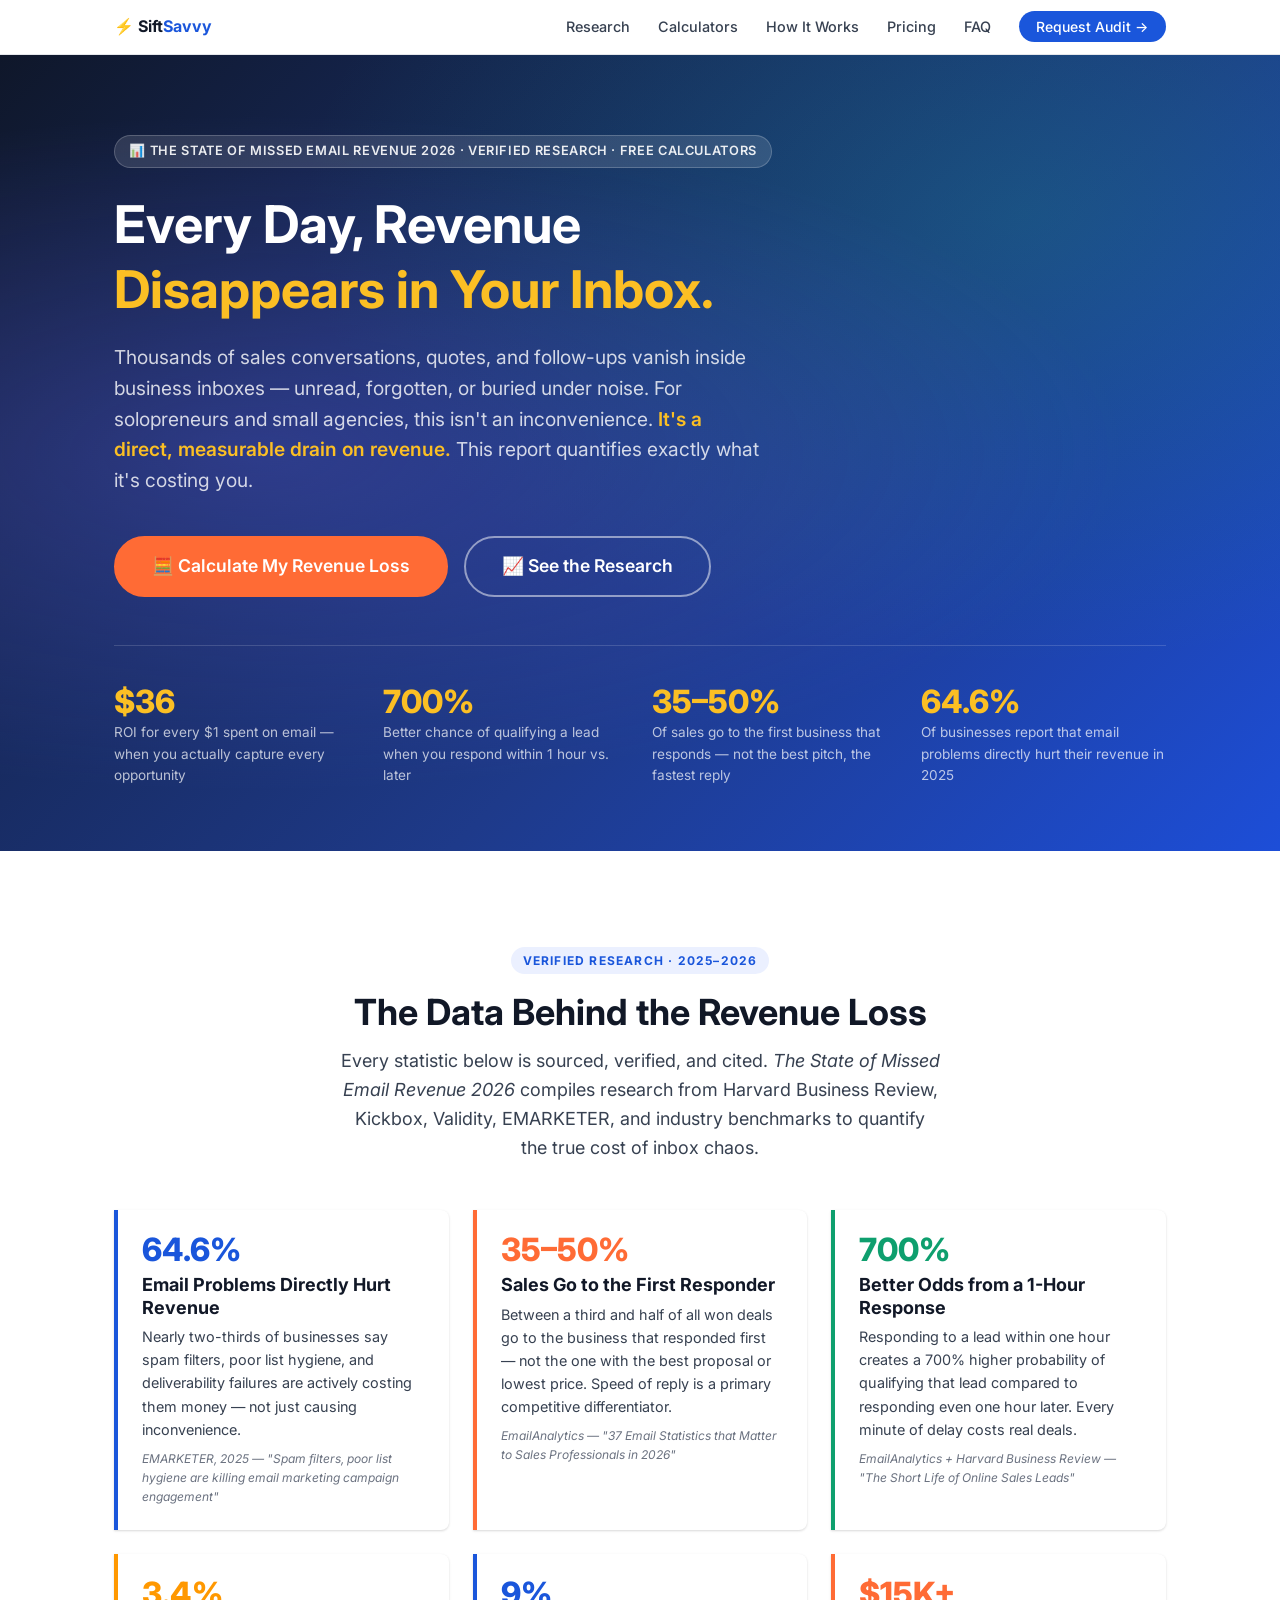
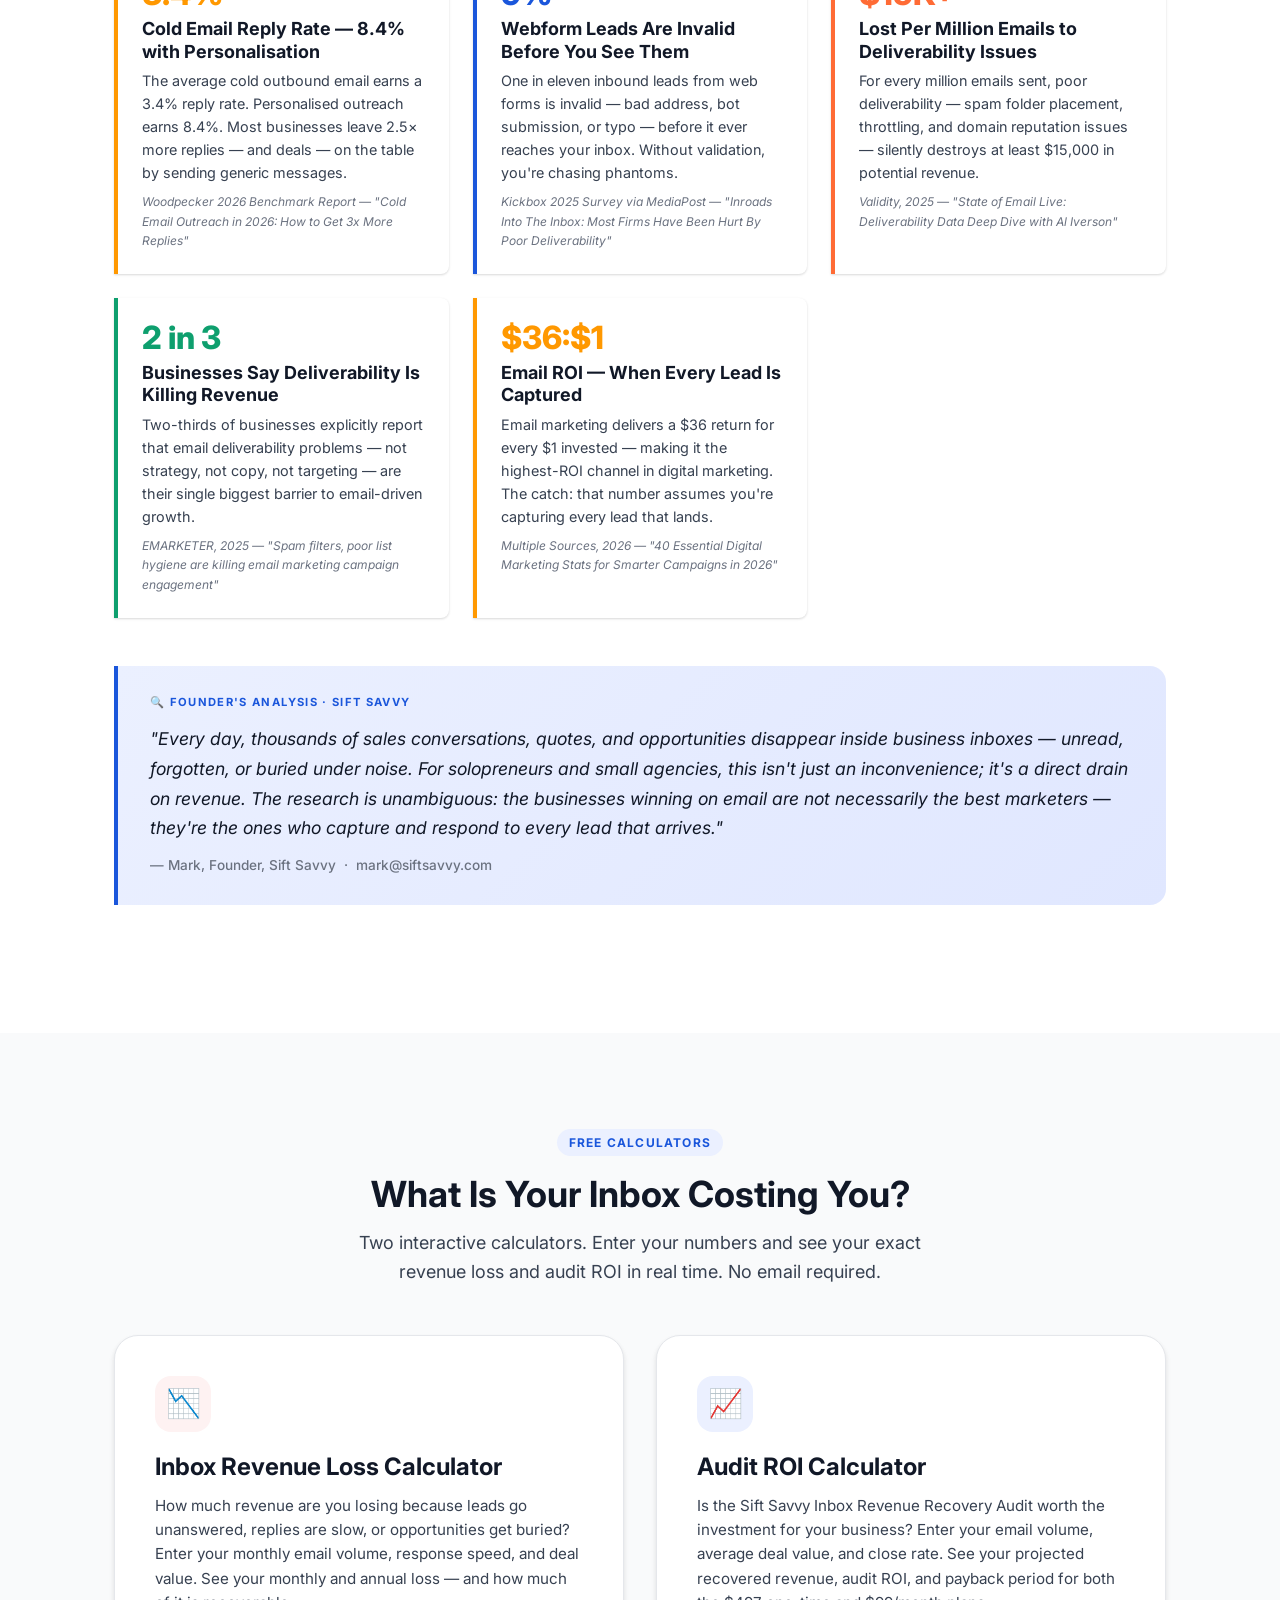
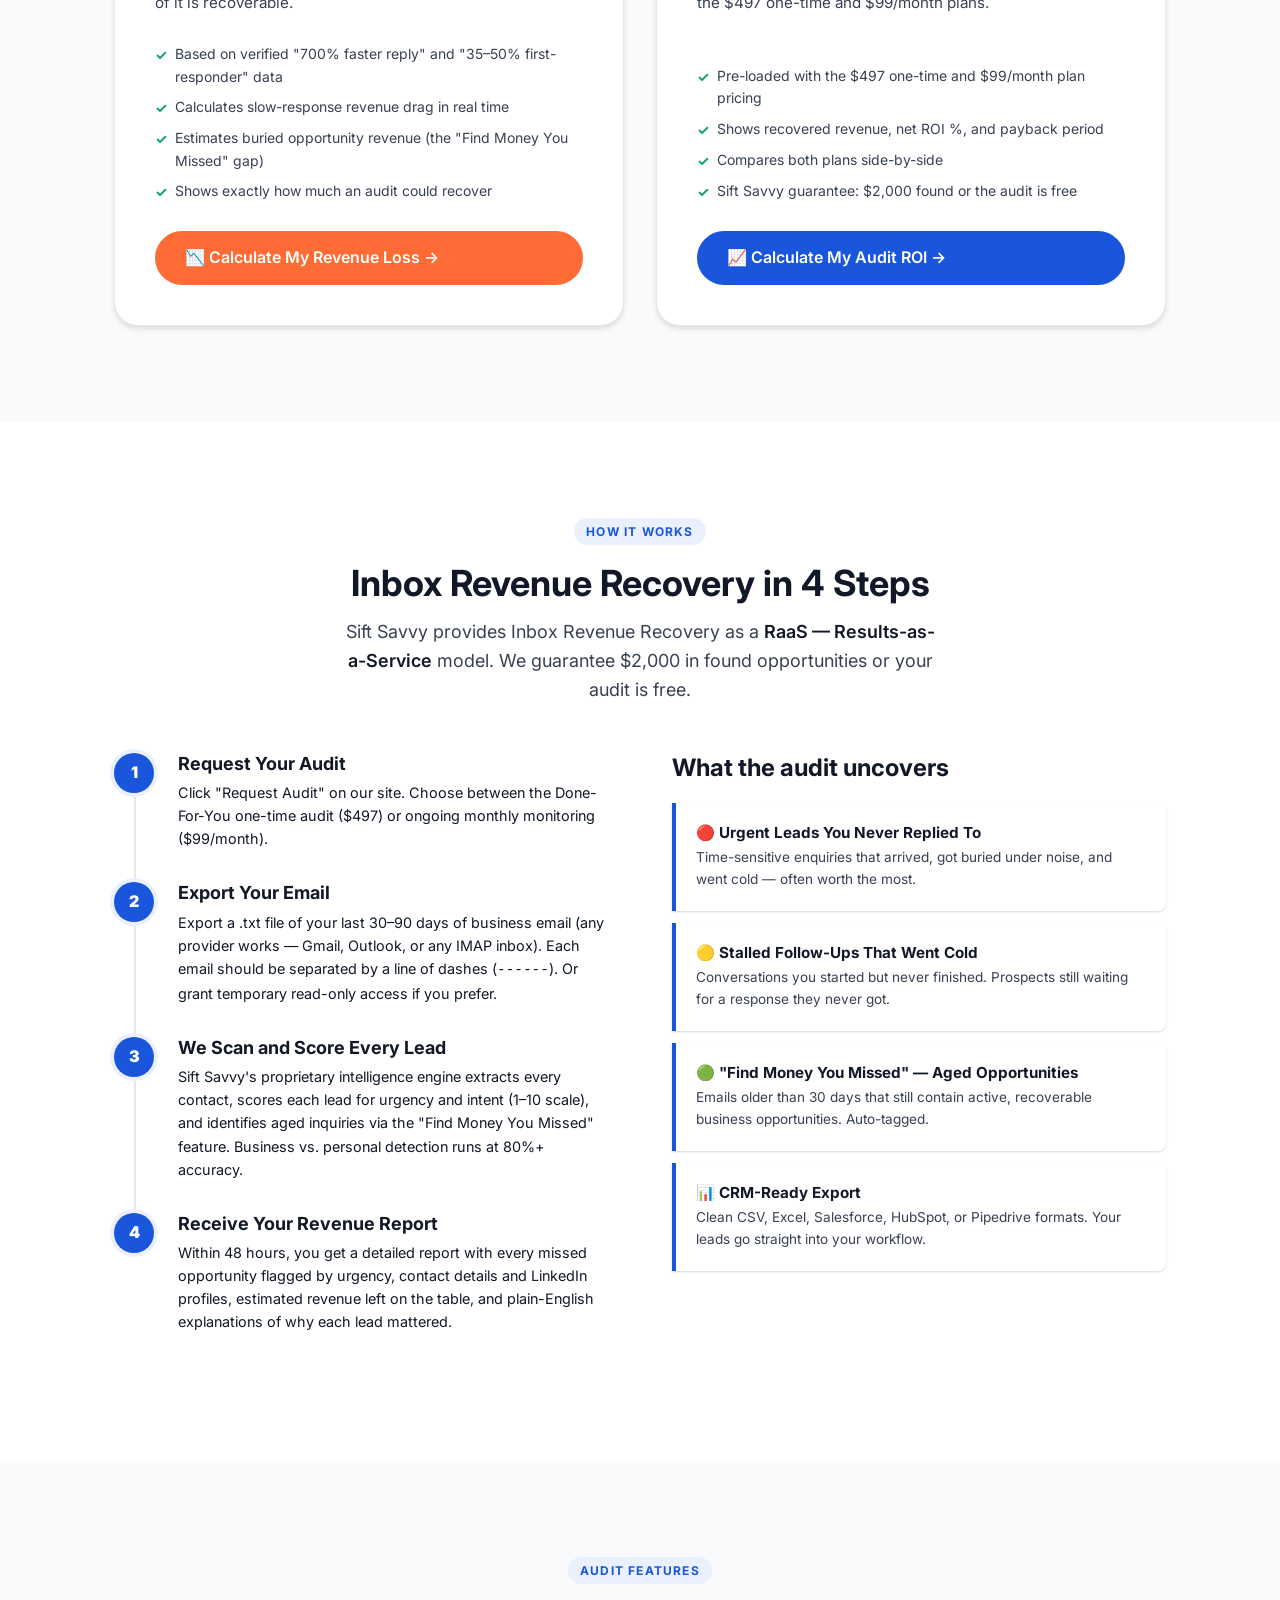
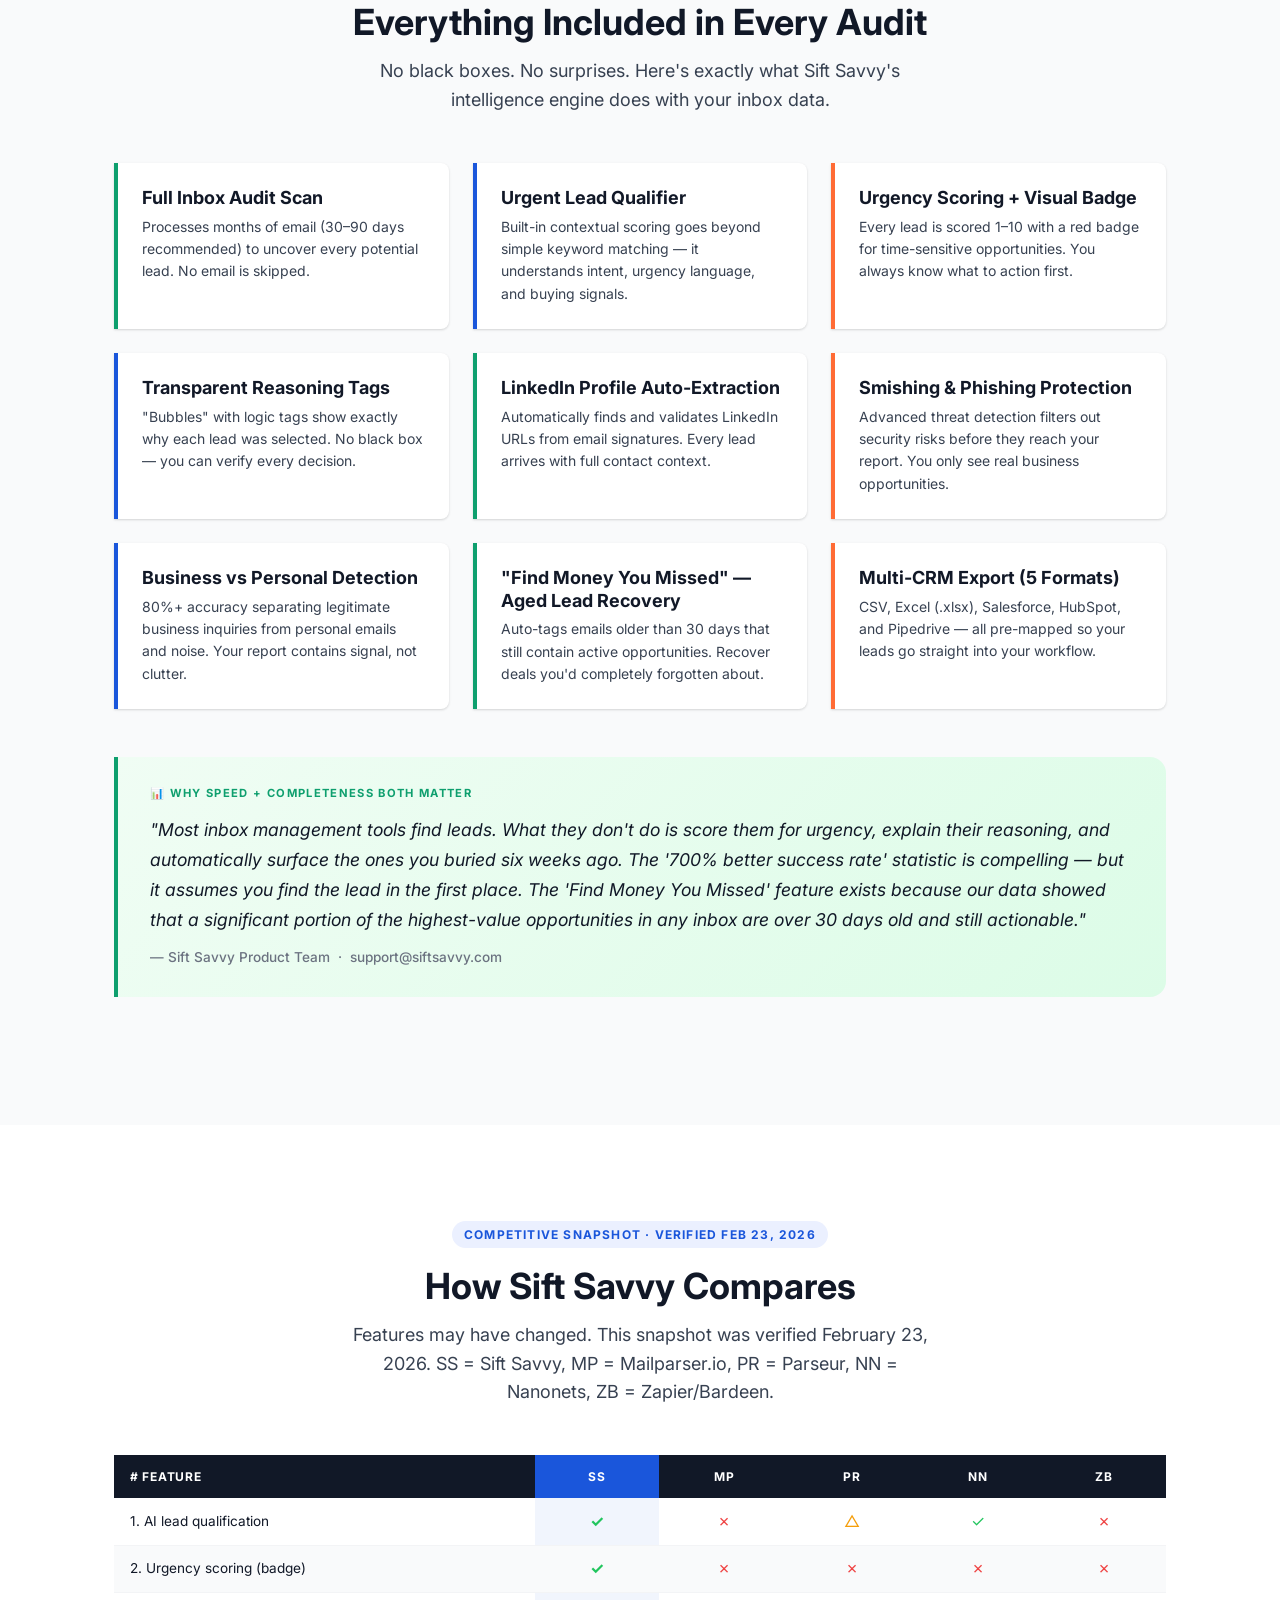
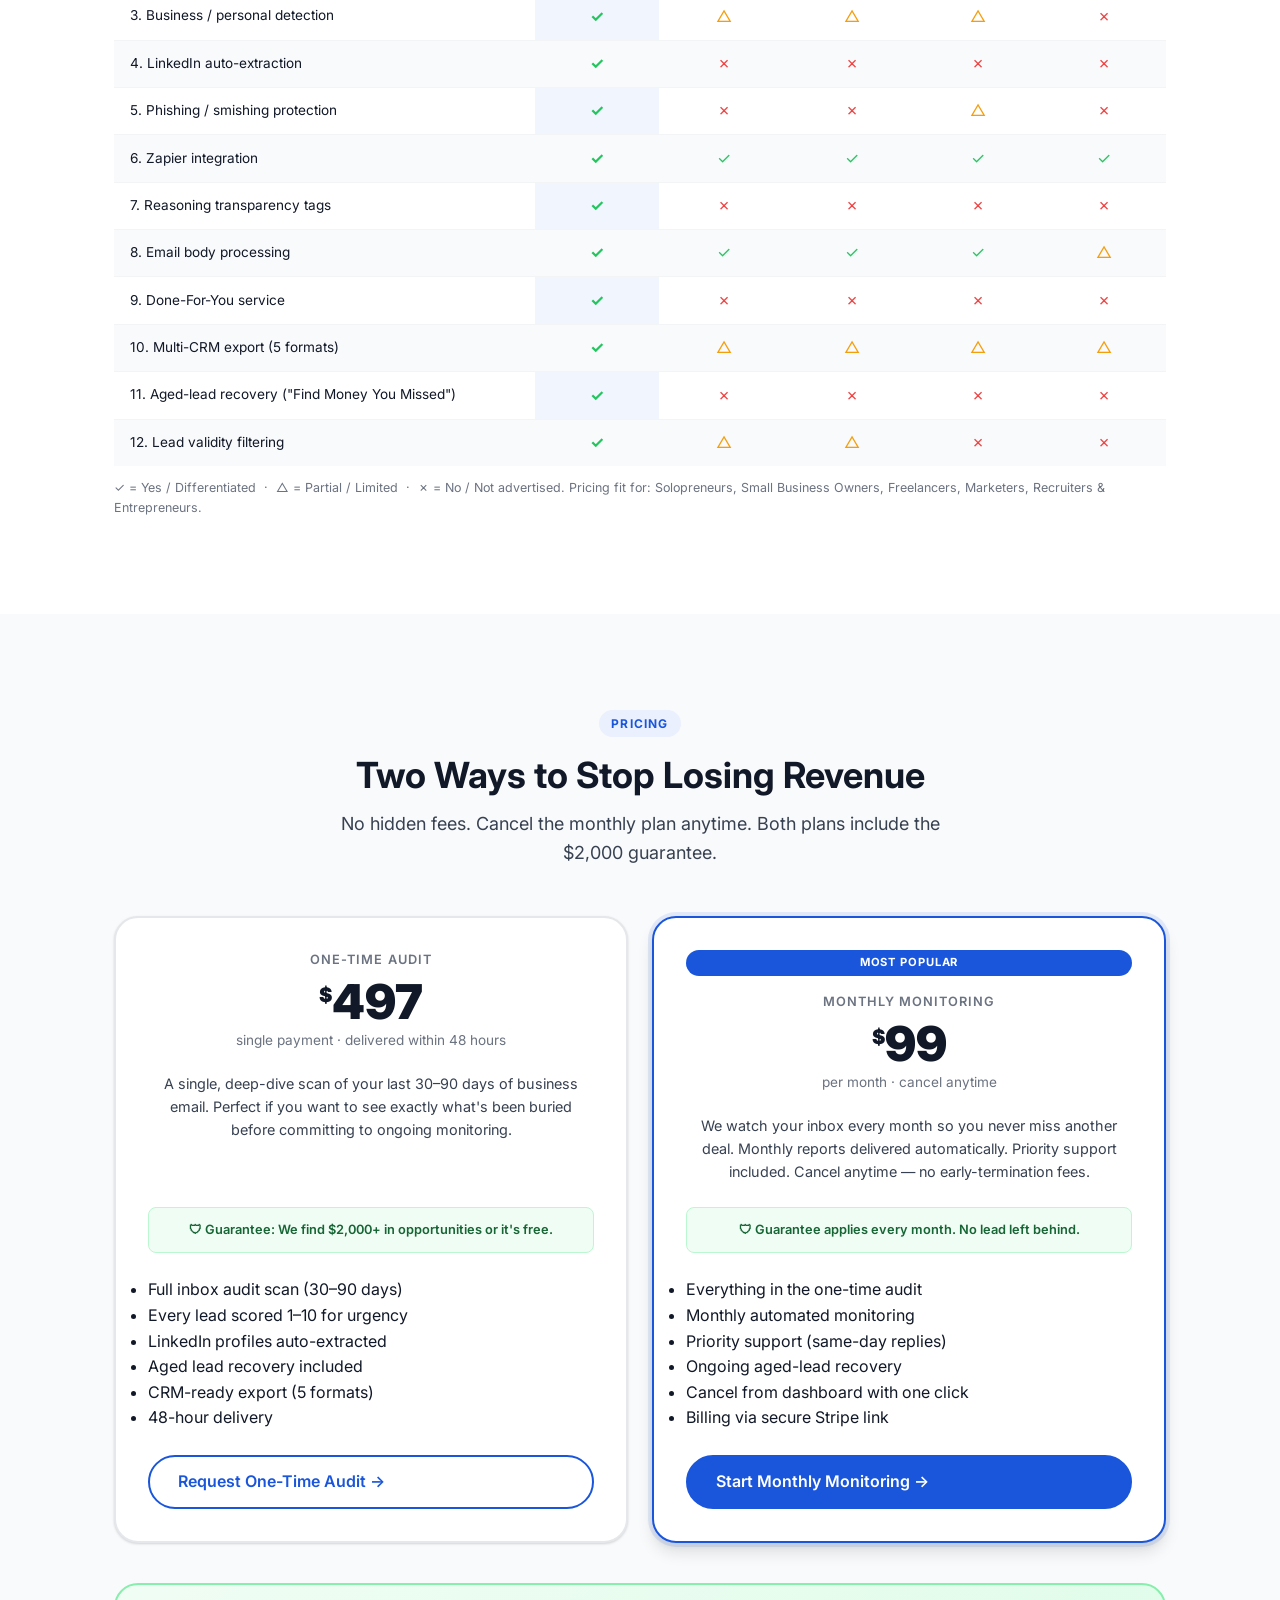
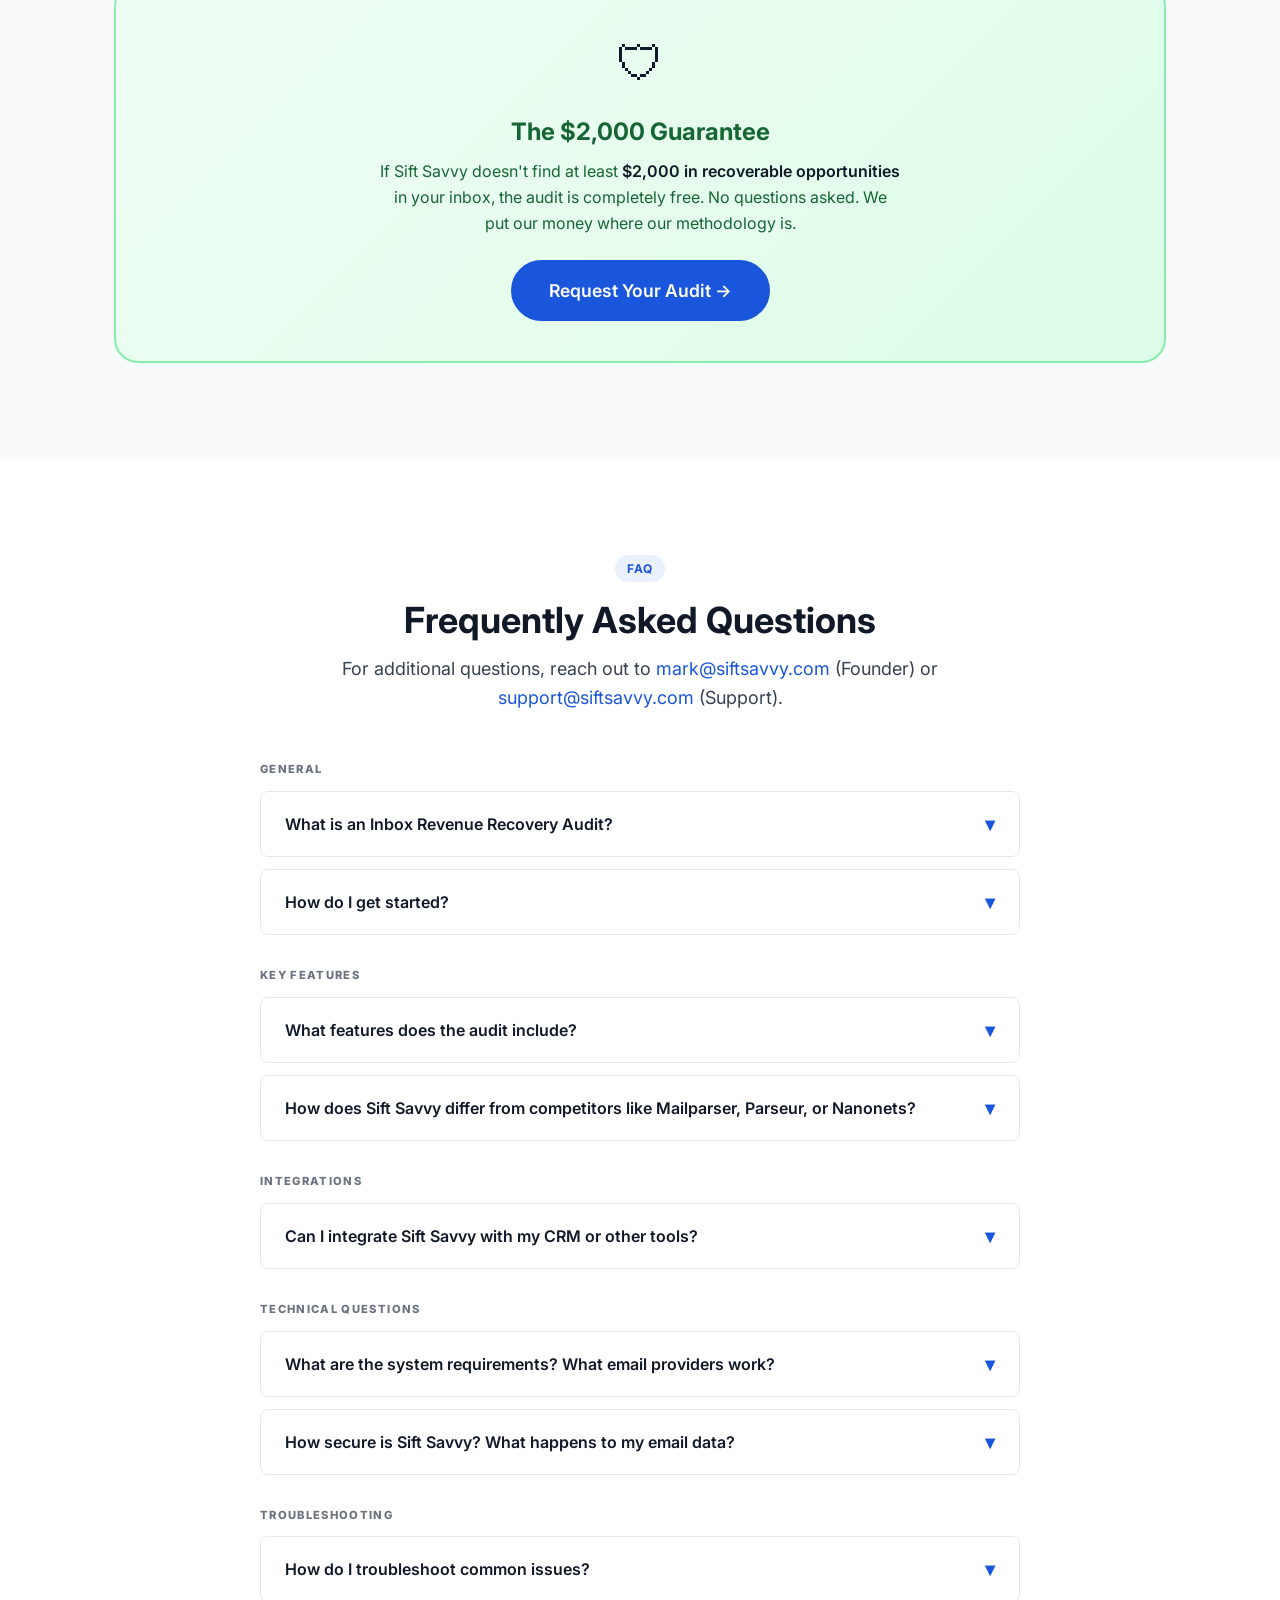
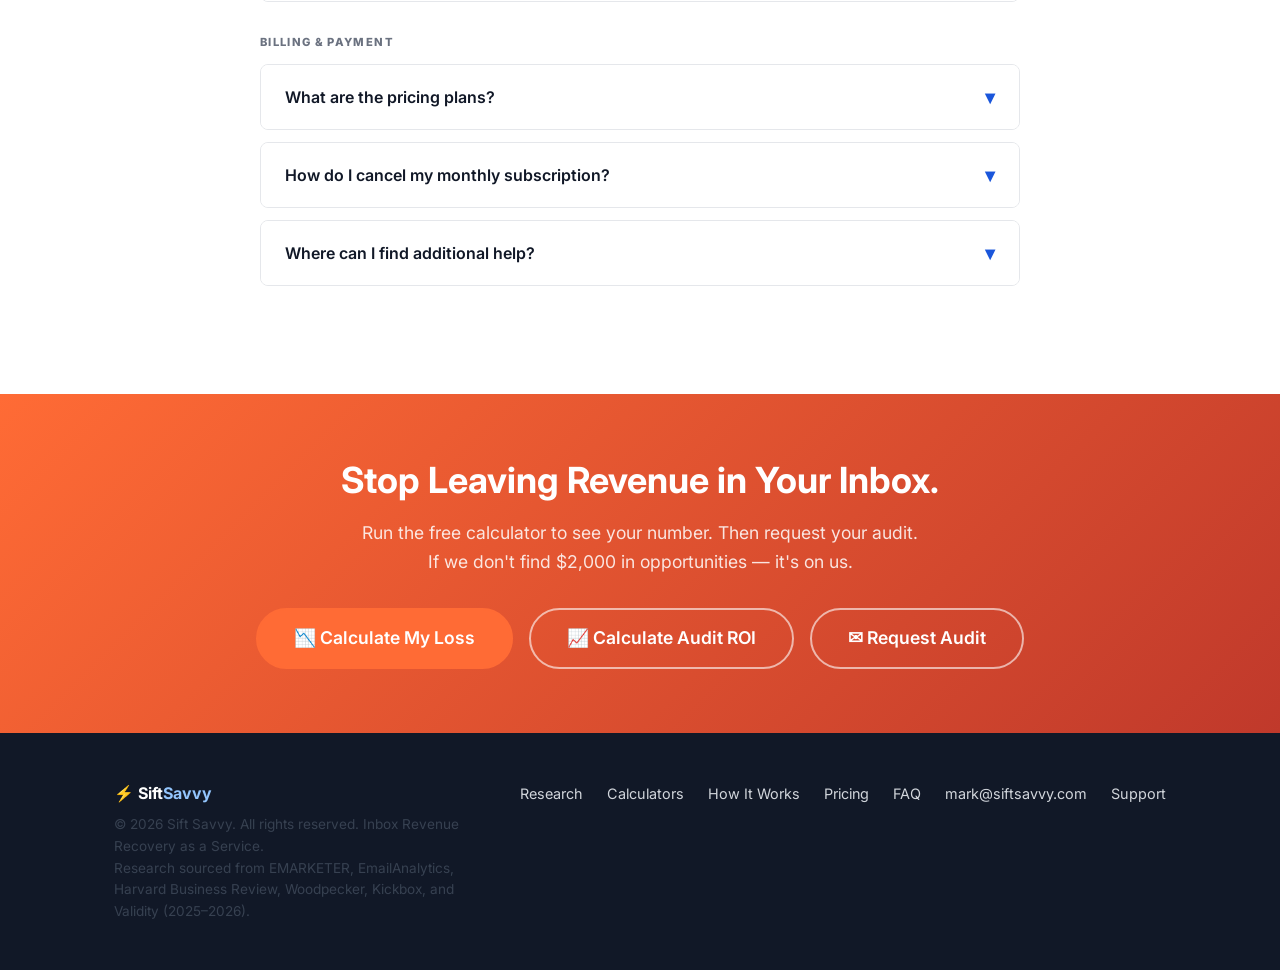
==== commit b8ae42f0: "Uploaded index.html Updated feature SS" ====
--- a/index.html
+++ b/index.html
@@ -8,15 +8,15 @@
   <meta property="og:title"       content="The State of Missed Email Revenue 2026 | Sift Savvy" />
   <meta property="og:description" content="Verified research: 64.6% of businesses say email problems directly hurt revenue. Free calculators show your exact loss." />
   <meta property="og:type"        content="website" />
-  <meta property="og:image"       content="https://YOUR-USERNAME.github.io/sift-savvy-google-sheet-calculator/og-image.png" />
-  <meta property="og:url"         content="https://YOUR-USERNAME.github.io/sift-savvy-google-sheet-calculator/" />
+  <meta property="og:image"       content="https://mdwatt.github.io/the-state-of-missed-email-revenue-2026/og-image.png" />
+  <meta property="og:url"         content="https://mdwatt.github.io/the-state-of-missed-email-revenue-2026/" />
   <meta name="twitter:card"       content="summary_large_image" />
 
   <link rel="preconnect" href="https://fonts.googleapis.com" />
   <link rel="preconnect" href="https://fonts.gstatic.com" crossorigin />
   <link href="https://fonts.googleapis.com/css2?family=Inter:wght@400;500;600;700;800;900&display=swap" rel="stylesheet" />
   <link rel="stylesheet" href="styles.css" />
-  <link rel="canonical" href="https://YOUR-USERNAME.github.io/sift-savvy-google-sheet-calculator/" />
+  <link rel="canonical" href="https://mdwatt.github.io/the-state-of-missed-email-revenue-2026/" />
 
   <style>
     /* ---- Pricing table ---- */
@@ -79,6 +79,7 @@
     .comp-table tr:nth-child(even) td { background: var(--neutral-50); }
     .comp-table tr:last-child td { border-bottom: none; }
     .comp-table .ss-col { background: rgba(26,86,219,.06); font-weight: 700; }
+    .comp-table th.ss-col { background: #1a56db; color: #ffffff; }
     .comp-table .check  { color: #22c55e; }
     .comp-table .cross  { color: #ef4444; }
     .comp-table .partial { color: #f59e0b; }
